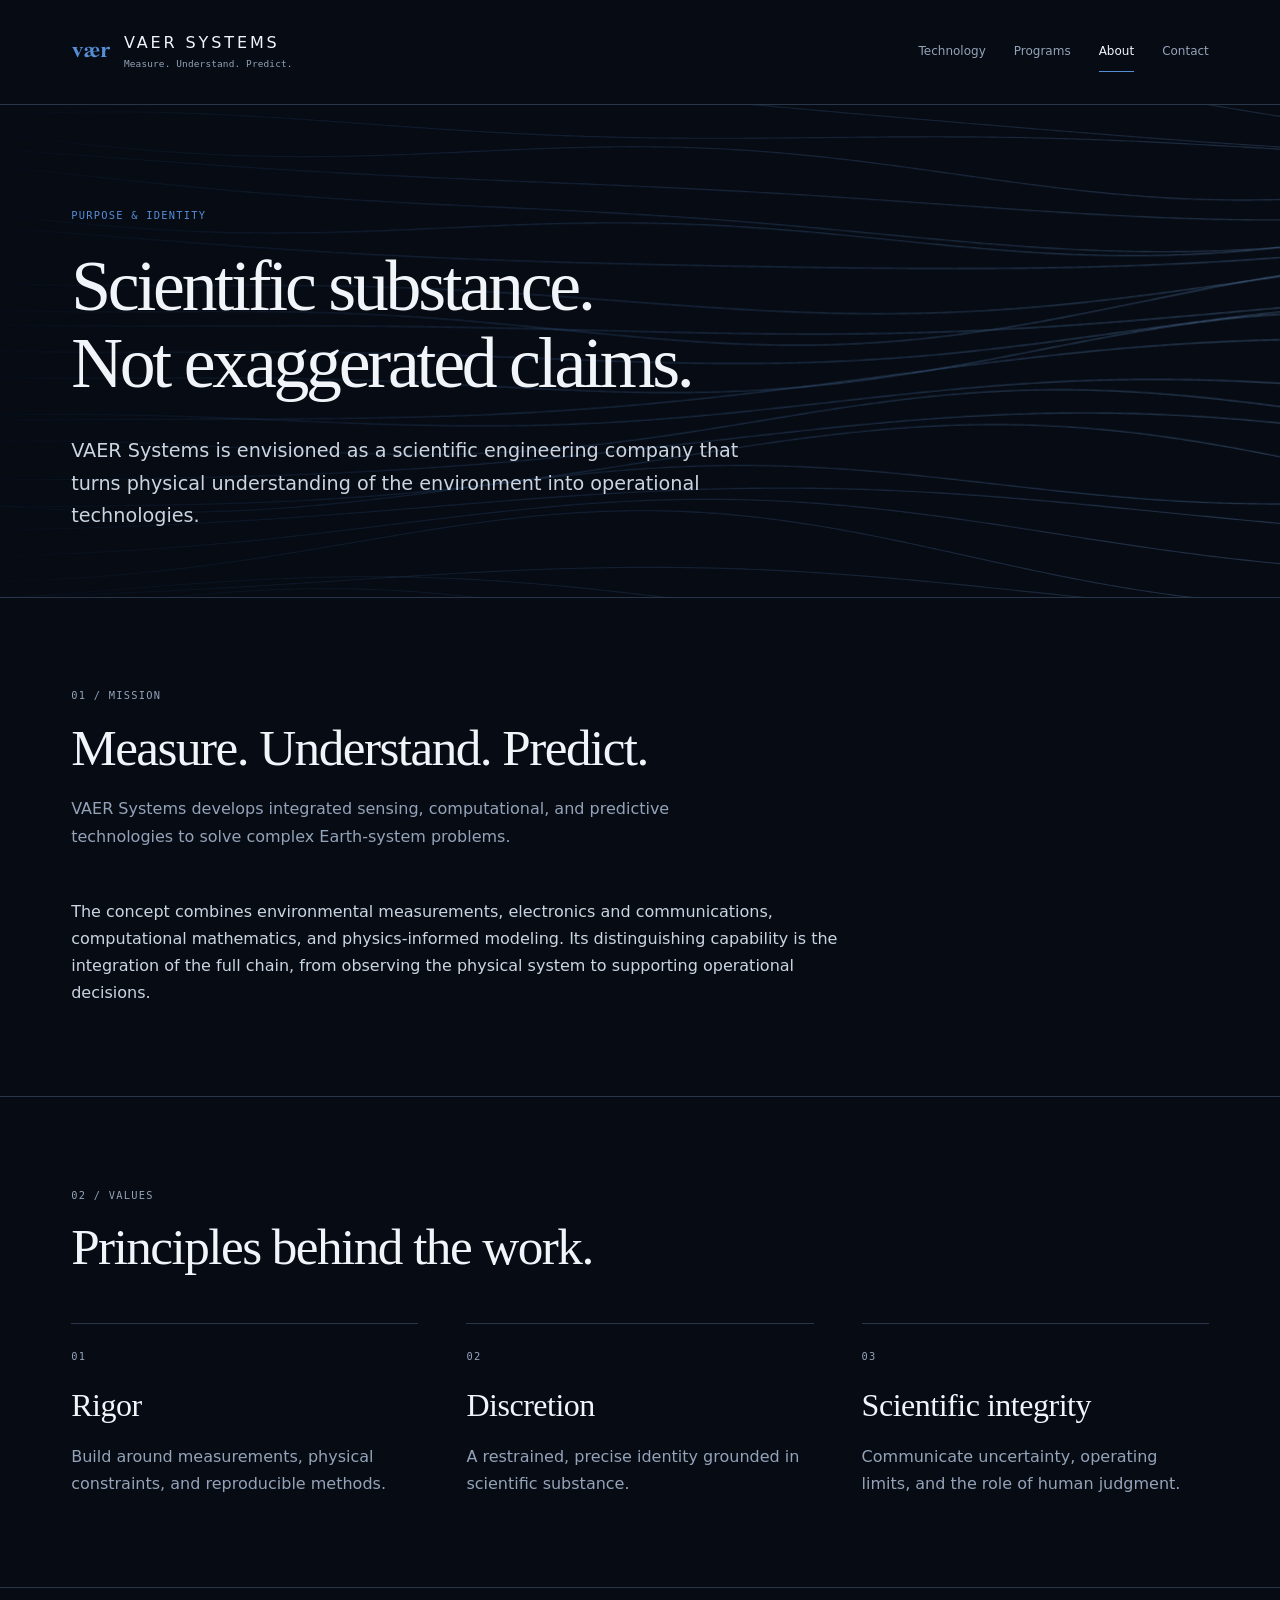
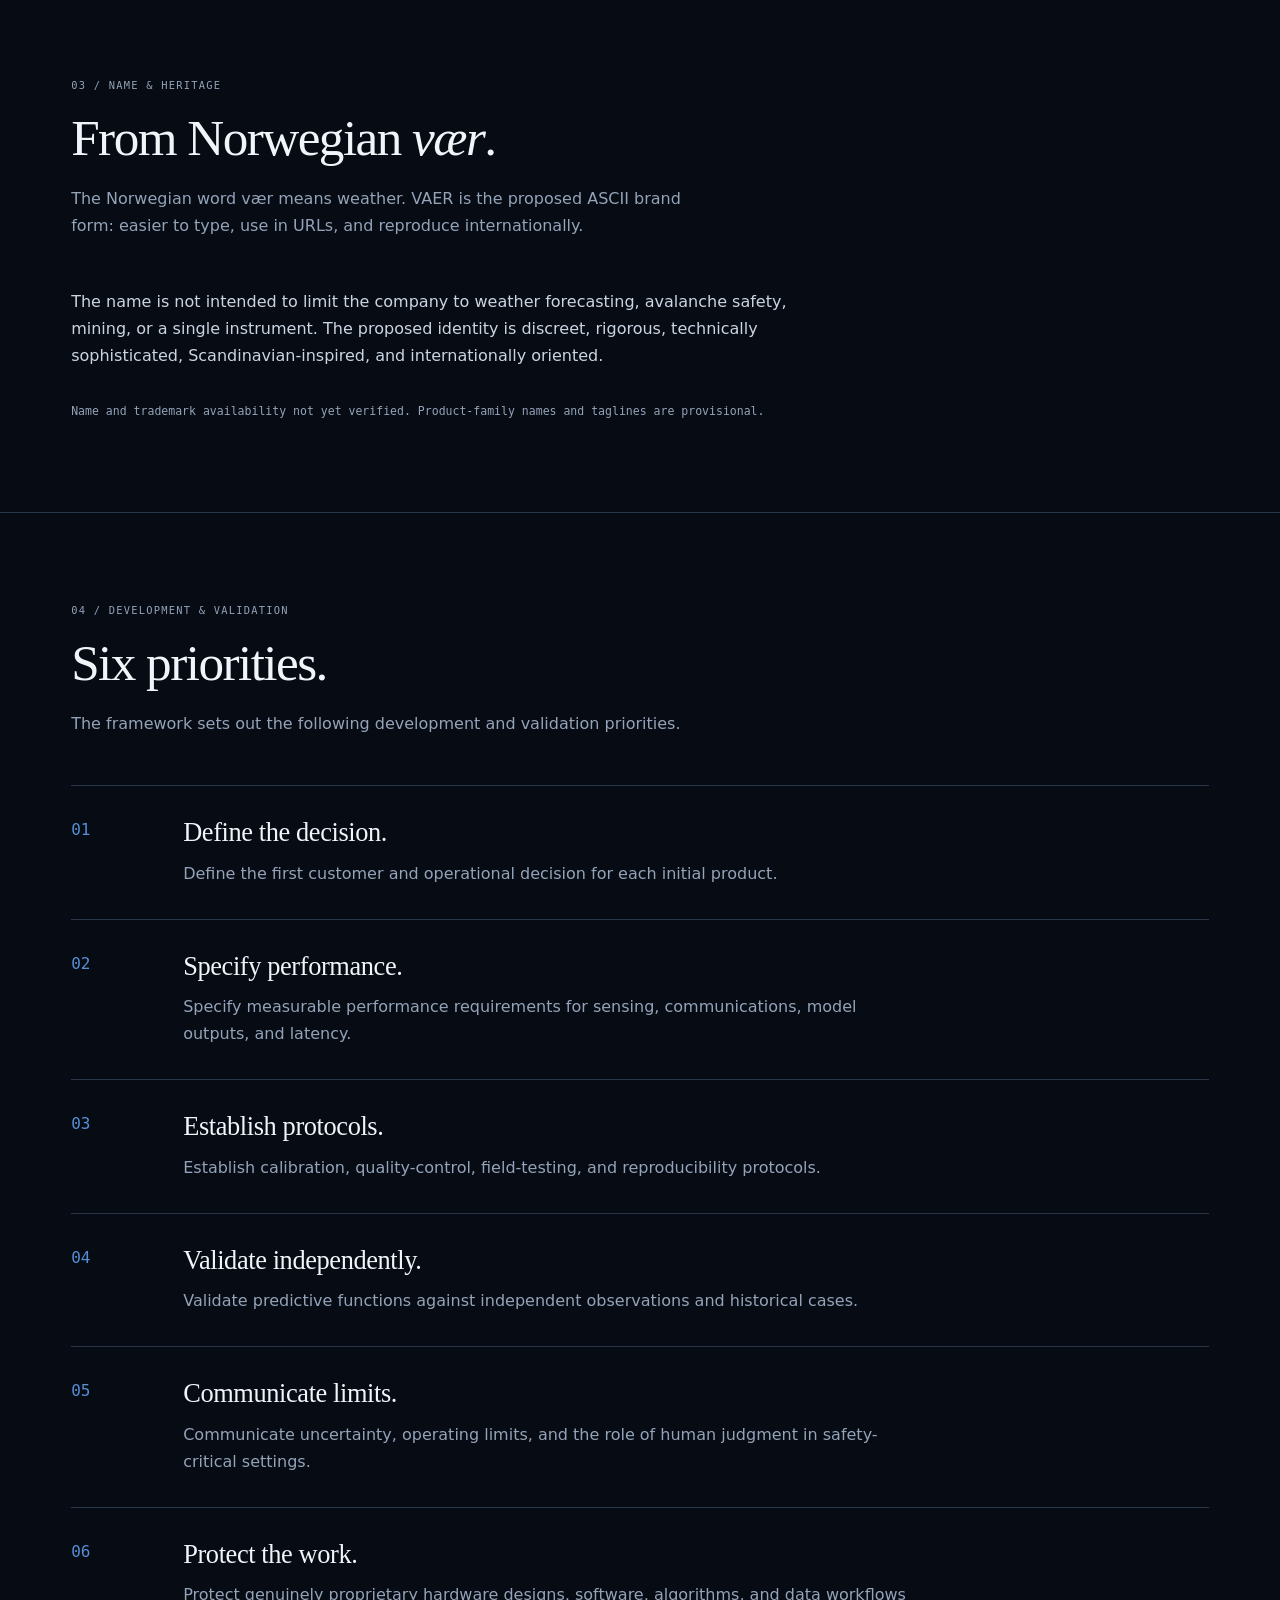
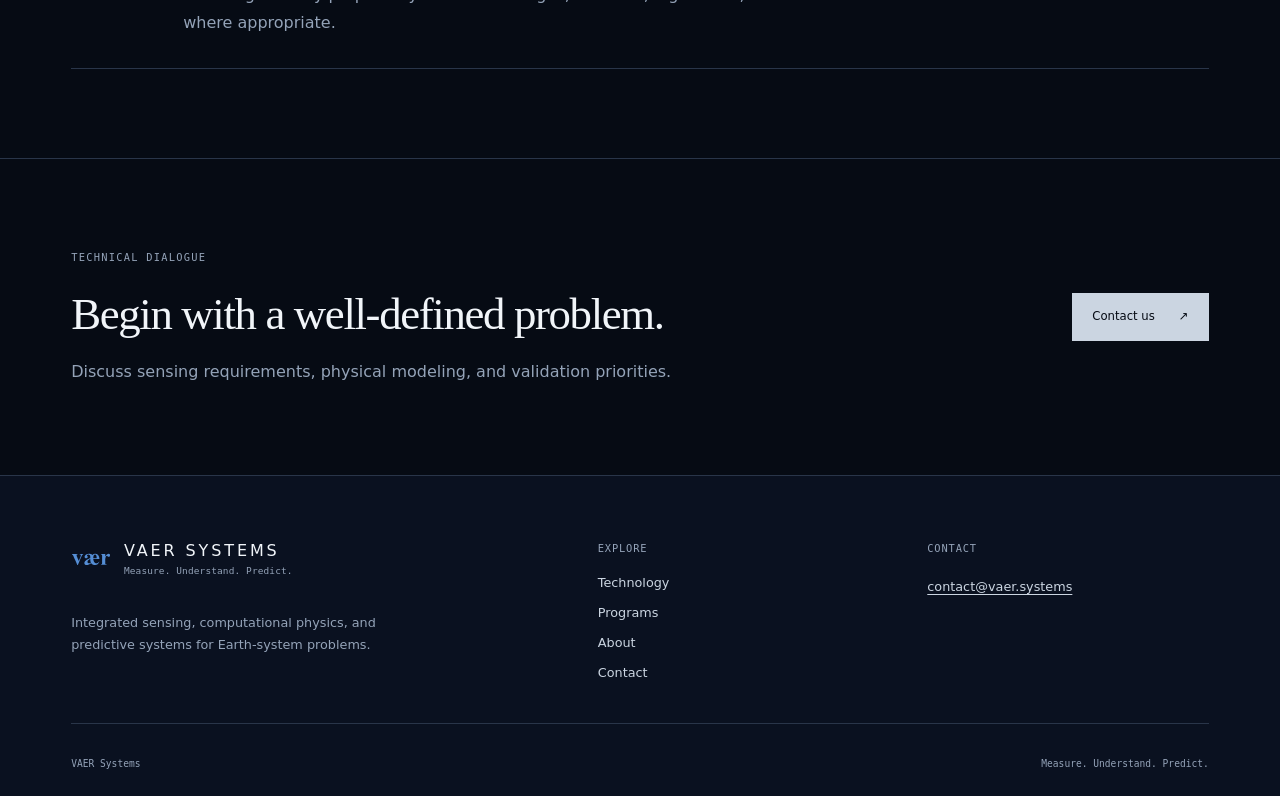
==== about.html @ 48d3c4c2 "Add interactive wave background to hero section across all pages" ====
<!doctype html>
<html lang="en">
<head>
<meta charset="utf-8">
<meta name="viewport" content="width=device-width, initial-scale=1">
<title>About — VAER Systems</title>
<meta name="description" content="The VAER Systems mission, scientific principles, Norwegian name heritage, and six development and validation priorities.">
<link rel="icon" href="assets/favicon.svg" type="image/svg+xml">
<link rel="stylesheet" href="css/style.css">
<script src="js/field-background.js" defer></script>
</head>
<body class="about">
<a class="skip-link" href="#main">Skip to main content</a>
<header class="site-header">
<div class="container site-header-inner">
<a class="brand" href="index.html" aria-label="VAER Systems home">
<span class="brand-mark-wrapper">
<img class="brand-mark" src="assets/vaer_mark.svg" width="40" height="40" alt="VAER geometric mark">
</span>
<span class="brand-text-group">
<span class="brand-name">VAER SYSTEMS</span>
<span class="brand-tag">Measure. Understand. Predict.</span>
</span>
</a>
<nav class="site-nav" aria-label="Main navigation">
<a href="technology.html">Technology</a>
<a href="programs.html">Programs</a>
<a href="about.html" aria-current="page">About</a>
<a href="contact.html">Contact</a>
</nav>
</div>
</header>
<main id="main">
<section class="hero">
<div class="field-background" data-field-background aria-hidden="true">
<canvas class="field-canvas"></canvas>
</div>
<div class="container hero-container">
<div class="hero-content">
<p class="eyebrow">Purpose &amp; identity</p>
<h1>Scientific substance.<br>Not exaggerated claims.</h1>
<p class="hero-intro">VAER Systems is envisioned as a scientific engineering company that turns physical understanding of the environment into operational technologies.</p>
</div>
</div>
</section>
<section class="section">
<div class="container">
<div class="section-heading">
<p class="eyebrow">01 / Mission</p>
<h2>Measure. Understand. Predict.</h2>
<p class="section-lead">VAER Systems develops integrated sensing, computational, and predictive technologies to solve complex Earth-system problems.</p>
</div>
<p class="mission-copy">The concept combines environmental measurements, electronics and communications, computational mathematics, and physics-informed modeling. Its distinguishing capability is the integration of the full chain, from observing the physical system to supporting operational decisions.</p>
</div>
</section>
<section class="section">
<div class="container">
<div class="section-heading">
<p class="eyebrow">02 / Values</p>
<h2>Principles behind the work.</h2>
</div>
<div class="values-grid">
<article class="value-card">
<p class="eyebrow">01</p>
<h3>Rigor</h3>
<p>Build around measurements, physical constraints, and reproducible methods.</p>
</article>
<article class="value-card">
<p class="eyebrow">02</p>
<h3>Discretion</h3>
<p>A restrained, precise identity grounded in scientific substance.</p>
</article>
<article class="value-card">
<p class="eyebrow">03</p>
<h3>Scientific integrity</h3>
<p>Communicate uncertainty, operating limits, and the role of human judgment.</p>
</article>
</div>
</div>
</section>
<section class="section">
<div class="container">
<div class="section-heading">
<p class="eyebrow">03 / Name &amp; heritage</p>
<h2>From Norwegian <em>vær</em>.</h2>
<p class="section-lead">The Norwegian word vær means weather. VAER is the proposed ASCII brand form: easier to type, use in URLs, and reproduce internationally.</p>
</div>
<p class="mission-copy">The name is not intended to limit the company to weather forecasting, avalanche safety, mining, or a single instrument. The proposed identity is discreet, rigorous, technically sophisticated, Scandinavian-inspired, and internationally oriented.</p>
<p class="field-stamp">Name and trademark availability not yet verified. Product-family names and taglines are provisional.</p>
</div>
</section>
<section class="section">
<div class="container">
<div class="section-heading">
<p class="eyebrow">04 / Development &amp; validation</p>
<h2>Six priorities.</h2>
<p class="section-lead">The framework sets out the following development and validation priorities.</p>
</div>
<ol class="priorities-list">
<li class="priority-item">
<span class="priority-number" aria-hidden="true">01</span>
<div class="priority-body">
<h3>Define the decision.</h3>
<p>Define the first customer and operational decision for each initial product.</p>
</div>
</li>
<li class="priority-item">
<span class="priority-number" aria-hidden="true">02</span>
<div class="priority-body">
<h3>Specify performance.</h3>
<p>Specify measurable performance requirements for sensing, communications, model outputs, and latency.</p>
</div>
</li>
<li class="priority-item">
<span class="priority-number" aria-hidden="true">03</span>
<div class="priority-body">
<h3>Establish protocols.</h3>
<p>Establish calibration, quality-control, field-testing, and reproducibility protocols.</p>
</div>
</li>
<li class="priority-item">
<span class="priority-number" aria-hidden="true">04</span>
<div class="priority-body">
<h3>Validate independently.</h3>
<p>Validate predictive functions against independent observations and historical cases.</p>
</div>
</li>
<li class="priority-item">
<span class="priority-number" aria-hidden="true">05</span>
<div class="priority-body">
<h3>Communicate limits.</h3>
<p>Communicate uncertainty, operating limits, and the role of human judgment in safety-critical settings.</p>
</div>
</li>
<li class="priority-item">
<span class="priority-number" aria-hidden="true">06</span>
<div class="priority-body">
<h3>Protect the work.</h3>
<p>Protect genuinely proprietary hardware designs, software, algorithms, and data workflows where appropriate.</p>
</div>
</li>
</ol>
</div>
</section>
<section class="section">
<div class="container">
<div class="cta">
<div class="cta-content">
<p class="eyebrow">Technical dialogue</p>
<h2>Begin with a well-defined problem.</h2>
<p>Discuss sensing requirements, physical modeling, and validation priorities.</p>
</div>
<a class="button button-primary" href="contact.html">Contact us <span aria-hidden="true">↗</span>
</a>
</div>
</div>
</section>
</main>
<footer class="site-footer">
<div class="container">
<div class="footer-grid">
<div class="footer-col footer-col-brand">
<a class="brand" href="index.html" aria-label="VAER Systems home">
<span class="brand-mark-wrapper">
<img class="brand-mark" src="assets/vaer_mark.svg" width="40" height="40" alt="VAER geometric mark">
</span>
<span class="brand-text-group">
<span class="brand-name">VAER SYSTEMS</span>
<span class="brand-tag">Measure. Understand. Predict.</span>
</span>
</a>
<p class="footer-desc">Integrated sensing, computational physics, and predictive systems for Earth-system problems.</p>
</div>
<div class="footer-col">
<h2>Explore</h2>
<ul class="footer-links">
<li>
<a href="technology.html">Technology</a>
</li>
<li>
<a href="programs.html">Programs</a>
</li>
<li>
<a href="about.html">About</a>
</li>
<li>
<a href="contact.html">Contact</a>
</li>
</ul>
</div>
<div class="footer-col">
<h2>Contact</h2>
<a href="mailto:contact@vaer.systems">contact@vaer.systems</a>
</div>
</div>
<div class="footer-bottom">
<span>VAER Systems</span>
<span>Measure. Understand. Predict.</span>
</div>
</div>
</footer>
</body>
</html>
---- css/style.css ----
/* VAER Systems / Field Notes — editorial, scientific, dependency-free. */
:root {
  color-scheme: dark;
  --bg: #060b14;
  --surface: #0a1120;
  --text: #cbd5e1;
  --bright: #f1f5f9;
  --muted: #94a3b8;
  --accent: #558ed5;
  --line: #293549;
  --heading: "Times New Roman", Times, serif;
  --sans: system-ui, -apple-system, BlinkMacSystemFont, "Segoe UI", sans-serif;
  --mono: ui-monospace, "DejaVu Sans Mono", monospace;
  --width: 1240px;
  --gutter: clamp(1.25rem, 4vw, 4rem);
}
*, *::before, *::after { box-sizing: border-box; }
html { background: var(--bg); scroll-padding-top: 2rem; }
body { margin: 0; color: var(--text); background: var(--bg); font: 1rem/1.7 var(--sans); }
h1, h2, h3, h4, p, figure, dl { margin: 0; }
h1, h2, h3 { color: var(--bright); font-family: var(--heading); font-weight: 400; line-height: 1.08; }
h1 { font-size: clamp(2.7rem, 5.6vw, 5.1rem); letter-spacing: -.045em; }
h2 { font-size: clamp(2.1rem, 4vw, 3.4rem); letter-spacing: -.03em; }
h3 { font-size: clamp(1.55rem, 2.5vw, 2rem); letter-spacing: -.015em; }
h4 { color: var(--muted); font: 500 .69rem/1.6 var(--mono); text-transform: uppercase; letter-spacing: .08em; }
p + p { margin-top: 1.2rem; }
a { color: inherit; text-decoration-thickness: 1px; text-underline-offset: .22em; }
a:hover { color: var(--bright); }
:focus-visible { outline: 2px solid var(--accent); outline-offset: 6px; }
img { display: block; max-width: 100%; height: auto; }
button, summary, a { -webkit-tap-highlight-color: transparent; }
.container { width: min(100%, var(--width)); padding-inline: var(--gutter); margin-inline: auto; }
.skip-link { position: absolute; z-index: 10; top: -8rem; left: 1rem; padding: .8rem 1.2rem; background: var(--bright); color: var(--bg); }
.skip-link:focus { top: 1rem; color: var(--bg); }
.masthead-meta { border-bottom: 1px solid var(--line); color: var(--muted); font: .62rem/1.6 var(--mono); letter-spacing: .1em; text-transform: uppercase; }
.masthead-meta-inner { display: flex; justify-content: space-between; gap: 1rem; padding-block: .75rem; }
.site-header { border-bottom: 1px solid var(--line); }
.site-header-inner { min-height: 104px; display: flex; align-items: center; justify-content: space-between; gap: 2rem; }
.brand { display: inline-flex; align-items: center; gap: .8rem; text-decoration: none; flex-shrink: 0; }
.brand-mark-wrapper { width: 40px; }
.brand-mark { width: 40px; height: 40px; object-fit: contain; }
.brand-text-group { display: flex; flex-direction: column; gap: .25rem; }
.brand-name { color: var(--bright); font: 500 1rem/1.2 var(--sans); letter-spacing: .18em; }
.brand-tag { color: var(--muted); font: .59rem/1.5 var(--mono); letter-spacing: .015em; }
.site-nav { display: flex; flex-wrap: wrap; gap: 1.75rem; }
.site-nav a { color: var(--muted); font: .75rem/1.7 var(--sans); text-decoration: none; padding-block: .6rem; border-bottom: 1px solid transparent; }
.site-nav a:hover, .site-nav a[aria-current="page"] { color: var(--bright); border-bottom-color: var(--accent); }
.hero { padding-block: clamp(4rem, 8vw, 7.5rem) clamp(3rem, 5vw, 5rem); border-bottom: 1px solid var(--line); }
.hero-container { display: grid; gap: 4rem; }
.hero-content { max-width: 66rem; }
/* Decorative contours: a static baseline, with optional pointer deformation. */
.hero { position: relative; isolation: isolate; overflow: hidden; }
.hero-container { position: relative; z-index: 1; }
.field-background { position: absolute; inset: 0; z-index: 0; overflow: hidden; pointer-events: none; }
.field-canvas { display: block; width: 100%; height: 100%; pointer-events: none; }
@media (max-width: 700px) {
  .field-background { opacity: .7; }
}
@media (prefers-reduced-motion: reduce) {
  .field-background { opacity: .5; }
}
.eyebrow { color: var(--muted); font: .65rem/1.6 var(--mono); letter-spacing: .12em; text-transform: uppercase; margin-bottom: 1.5rem; }
.hero .eyebrow { color: var(--accent); }
.hero-intro { font-size: clamp(1.05rem, 1.7vw, 1.2rem); max-width: 44rem; margin-top: 2rem; }
.hero-actions { display: flex; flex-wrap: wrap; gap: 1rem; margin-top: 2rem; }
.button { display: inline-flex; align-items: center; justify-content: center; gap: 1.5rem; padding: .9rem 1.2rem; font: 500 .73rem/1.5 var(--sans); text-decoration: none; border: 1px solid var(--line); }
.button-primary { background: var(--text); color: var(--bg); border-color: var(--text); }
.button-primary:hover { background: var(--bright); color: var(--bg); }
.button-secondary:hover { border-color: var(--muted); }
.hero-schematic { border-top: 1px solid var(--line); padding-top: 1.25rem; }
.hero-schematic-header { display: flex; justify-content: space-between; gap: 1rem; color: var(--muted); font: .63rem/1.7 var(--mono); text-transform: uppercase; letter-spacing: .08em; }
.hero-chain { display: grid; grid-template-columns: repeat(5, minmax(0, 1fr)); list-style: none; padding: 0; margin: 2rem 0; }
.hero-chain li { border-left: 1px solid var(--line); padding: .3rem 1.25rem; display: flex; flex-direction: column; gap: .65rem; }
.hero-chain li:first-child { padding-left: 0; border-left: 0; }
.chain-step { color: var(--accent); font: .65rem/1.6 var(--mono); display: block; }
.hero-chain strong { color: var(--bright); font: 400 clamp(1.1rem, 2.5vw, 1.8rem)/1.1 var(--heading); }
.schematic-note { color: var(--muted); font-size: .75rem; max-width: 42rem; }
.section { padding-block: clamp(3.5rem, 7vw, 6rem); border-bottom: 1px solid var(--line); }
.section-heading { max-width: 48rem; margin-bottom: 3rem; }
.section-heading .eyebrow { margin-bottom: 1rem; }
.section-lead { max-width: 41rem; margin-top: 1.25rem; color: var(--muted); }
.service-grid { display: grid; grid-template-columns: repeat(3, minmax(0, 1fr)); border-top: 1px solid var(--line); border-left: 1px solid var(--line); }
.service { padding: 2rem; border-right: 1px solid var(--line); border-bottom: 1px solid var(--line); display: flex; flex-direction: column; align-items: flex-start; }
.service-top-meta { display: flex; justify-content: space-between; gap: 1rem; width: 100%; margin-bottom: 2rem; font: .6rem/1.7 var(--mono); text-transform: uppercase; letter-spacing: .05em; }
.service-number { color: var(--accent); }
.service-tag { color: var(--muted); }
.service h3 { margin-bottom: 1.25rem; }
.service > p { font-size: .875rem; }
.service-benefits { margin-block: 1.5rem 2rem; font-size: .8rem; }
ul { padding-left: 1.1rem; }
.service-benefits ul { margin: .75rem 0 0; }
li + li { margin-top: .6rem; }
li::marker { color: var(--muted); }
.text-link { margin-top: auto; font-size: .75rem; }
.cta { display: flex; justify-content: space-between; align-items: center; gap: 3rem; }
.cta-content { max-width: 42rem; }
.cta-content h2 { font-size: clamp(1.9rem, 3.5vw, 2.8rem); }
.cta-content p:last-child { margin-top: 1.25rem; color: var(--muted); }
.cta > .button { flex-shrink: 0; }
.faq { border-top: 1px solid var(--line); }
.faq details { border-bottom: 1px solid var(--line); }
.faq summary { list-style: none; display: flex; justify-content: space-between; gap: 1.5rem; cursor: pointer; padding: 1.7rem 0; color: var(--bright); font: 400 clamp(1.2rem, 2.5vw, 1.65rem)/1.4 var(--heading); }
.faq summary::-webkit-details-marker { display: none; }
.faq summary::after { content: "+"; color: var(--accent); font-family: var(--mono); }
.faq details[open] summary::after { content: "−"; }
.faq-answer { padding: 0 2rem 1.75rem 0; max-width: 48rem; color: var(--muted); }
.chain { list-style: none; padding: 0; margin: 0; display: grid; grid-template-columns: repeat(5, minmax(0, 1fr)); gap: 1.5rem; }
.chain li { margin: 0; padding-top: 1rem; border-top: 1px solid var(--accent); }
.chain h3 { margin-block: .75rem 1rem; font-size: 1.55rem; }
.chain p { font-size: .8rem; color: var(--muted); }
.capability-list { border-top: 1px solid var(--line); }
.capability-list > div { display: grid; grid-template-columns: 1fr 2fr; gap: 3rem; border-bottom: 1px solid var(--line); padding-block: 1.75rem; }
.capability-list dt { color: var(--bright); font: 400 1.45rem/1.3 var(--heading); }
.capability-list dd { margin: 0; max-width: 40rem; color: var(--muted); }
.program-list { display: grid; gap: 3rem; }
.program { border: 1px solid var(--line); scroll-margin-top: 2rem; }
.program-header { display: flex; justify-content: space-between; gap: 1rem; padding: 1rem 2rem; background: var(--surface); border-bottom: 1px solid var(--line); font: .65rem/1.6 var(--mono); text-transform: uppercase; letter-spacing: .08em; }
.program-code { color: var(--accent); }
.program-status { color: var(--muted); }
.program-inner { display: grid; grid-template-columns: 1.4fr 1fr; gap: 3rem; padding: 2.5rem; }
.program-body h3 { margin-bottom: 1.5rem; font-size: clamp(1.8rem, 3vw, 2.5rem); }
.program-specs { border-left: 1px solid var(--line); padding-left: 2rem; font-size: .875rem; color: var(--muted); }
.program-boundary { border-left: 2px solid var(--accent); padding: 1rem 0 1rem 1.5rem; max-width: 52rem; }
.program-body .program-boundary { margin-top: 1.75rem; font-size: .8rem; color: var(--muted); }
.program-boundary strong { display: block; color: var(--bright); margin-bottom: .5rem; font-weight: 500; }
.values-grid { display: grid; grid-template-columns: repeat(3, minmax(0, 1fr)); gap: 3rem; }
.value-card { border-top: 1px solid var(--line); padding-top: 1.5rem; }
.value-card h3 { margin-bottom: 1.25rem; }
.value-card p:last-child { color: var(--muted); }
.mission-copy { max-width: 48rem; }
.field-stamp { color: var(--muted); font: .72rem/1.8 var(--mono); margin-top: 2rem; }
.priorities-list { padding: 0; margin: 0; list-style: none; border-top: 1px solid var(--line); }
.priority-item { display: grid; grid-template-columns: 5rem 1fr; gap: 2rem; padding-block: 2rem; border-bottom: 1px solid var(--line); margin: 0; }
.priority-number { color: var(--accent); font: 1rem/1.5 var(--mono); }
.priority-body h3 { font-size: 1.65rem; margin-bottom: .8rem; }
.priority-body p { color: var(--muted); max-width: 46rem; }
.contact-layout { display: grid; grid-template-columns: 1.2fr 1fr; gap: 4rem; }
.contact-primary-channel { min-width: 0; }
.contact-email-box { margin-top: 1.25rem; }
.contact-email-link { color: var(--bright); font: 400 clamp(1.4rem, 3.5vw, 2.7rem)/1.3 var(--heading); overflow-wrap: anywhere; }
.contact-domain-list { display: grid; gap: 2rem; }
.contact-domain-card { border-top: 1px solid var(--line); padding-top: 1.25rem; }
.contact-domain-card h3 { font-size: 1.45rem; margin-bottom: .75rem; }
.contact-domain-card p { color: var(--muted); font-size: .875rem; }
.site-footer { padding-block: 4rem 1.5rem; background: var(--surface); }
.footer-grid { display: grid; grid-template-columns: 1.7fr 1fr 1fr; gap: 3rem; }
.footer-desc { font-size: .8rem; color: var(--muted); max-width: 22rem; margin-top: 1.5rem; }
.footer-col h2 { font: .65rem/1.6 var(--mono); text-transform: uppercase; letter-spacing: .08em; color: var(--muted); margin-bottom: 1rem; }
.footer-col > a:not(.brand), .footer-links { font-size: .8rem; }
.footer-links { list-style: none; padding: 0; margin: 0; }
.footer-links li { margin: 0 0 .5rem; }
.footer-links a { text-decoration: none; }
.footer-caveats { display: grid; grid-template-columns: repeat(3, minmax(0, 1fr)); gap: 2rem; border-top: 1px solid var(--line); padding-top: 2rem; margin-top: 3rem; }
.caveat-box { margin: 0; color: var(--muted); font-size: .7rem; line-height: 1.8; }
.caveat-box strong { display: block; color: var(--text); font-weight: 500; margin-bottom: .5rem; }
.footer-bottom { display: flex; justify-content: space-between; gap: 1rem; padding-top: 2rem; margin-top: 2rem; border-top: 1px solid var(--line); color: var(--muted); font: .6rem/1.6 var(--mono); }
@media (max-width: 1000px) {
  .service-grid { grid-template-columns: repeat(2, minmax(0, 1fr)); }
  .chain { grid-template-columns: repeat(3, minmax(0, 1fr)); }
  .footer-grid { grid-template-columns: 1.4fr 1fr; }
  .footer-col-brand { grid-column: 1 / -1; }
  .contact-layout { grid-template-columns: 1fr; }
}
@media (max-width: 700px) {
  .masthead-meta-inner { flex-wrap: wrap; gap: .25rem 1rem; }
  .masthead-meta-inner > span:last-child { display: none; }
  .site-header-inner { flex-direction: column; align-items: flex-start; padding-block: 1.25rem .5rem; gap: 1rem; }
  .site-nav { width: 100%; justify-content: space-between; gap: .75rem; border-top: 1px solid var(--line); }
  .site-nav a { padding-block: .9rem; }
  .hero-container { gap: 3rem; }
  .hero-chain { grid-template-columns: 1fr; gap: 0; margin-block: 1rem; }
  .hero-chain li, .hero-chain li:first-child { border: 0; border-bottom: 1px solid var(--line); padding: .8rem 0; flex-direction: row; align-items: baseline; gap: 1.5rem; }
  .hero-schematic-header { flex-direction: column; gap: .25rem; }
  .hero-chain strong { font-size: 1.4rem; }
  .service-grid, .chain, .values-grid, .program-inner, .footer-caveats { grid-template-columns: 1fr; }
  .service { padding: 1.5rem; }
  .cta { flex-direction: column; align-items: flex-start; gap: 2rem; }
  .capability-list > div { grid-template-columns: 1fr; gap: .75rem; }
  .program-header { padding: 1rem 1.25rem; flex-wrap: wrap; }
  .program-inner { padding: 1.5rem; gap: 2rem; }
  .program-specs { border-left: 0; border-top: 1px solid var(--line); padding: 1.25rem 0 0; }
  .priority-item { grid-template-columns: 2rem 1fr; gap: 1rem; }
  .footer-grid { grid-template-columns: 1fr; gap: 2rem; }
  .footer-col-brand { grid-column: auto; }
  .footer-caveats { gap: 1.5rem; }
}
@media (max-width: 380px) {
  h1 { font-size: 2.45rem; }
  .hero-actions .button { width: 100%; }
}
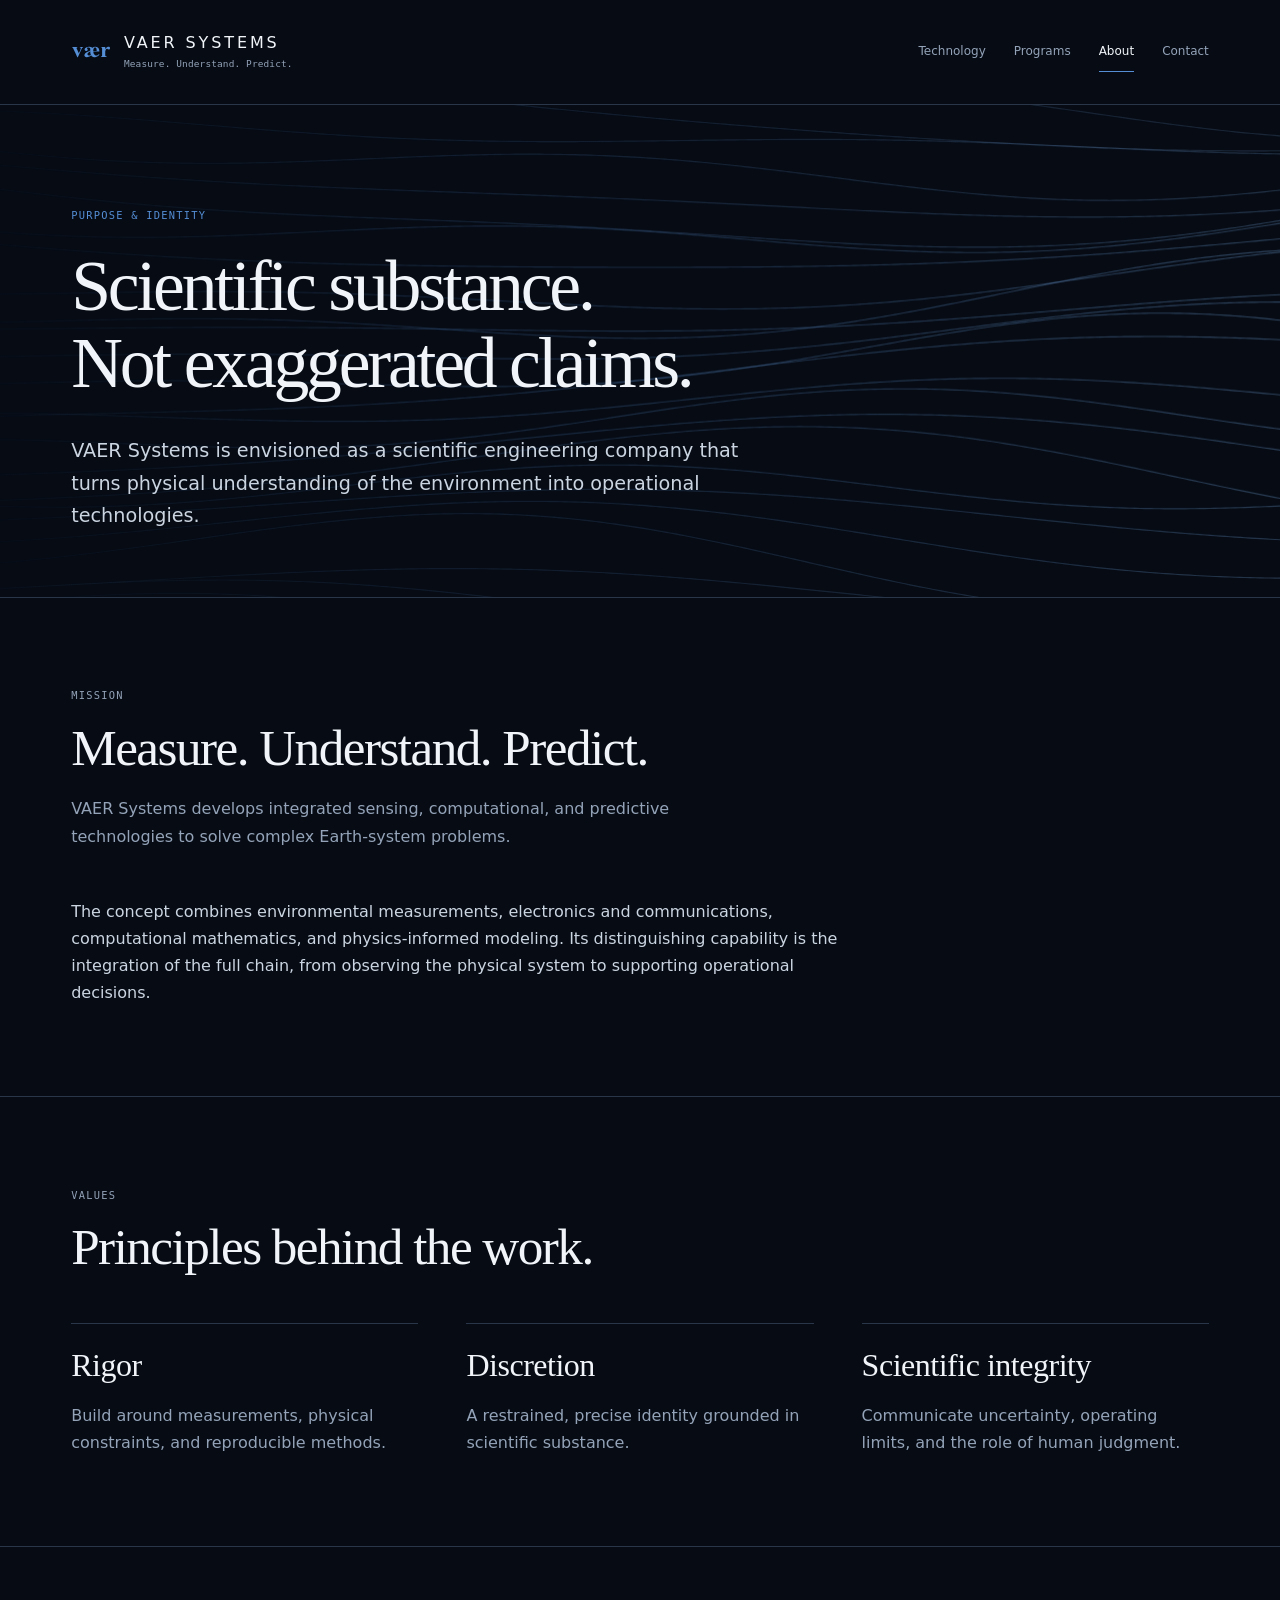
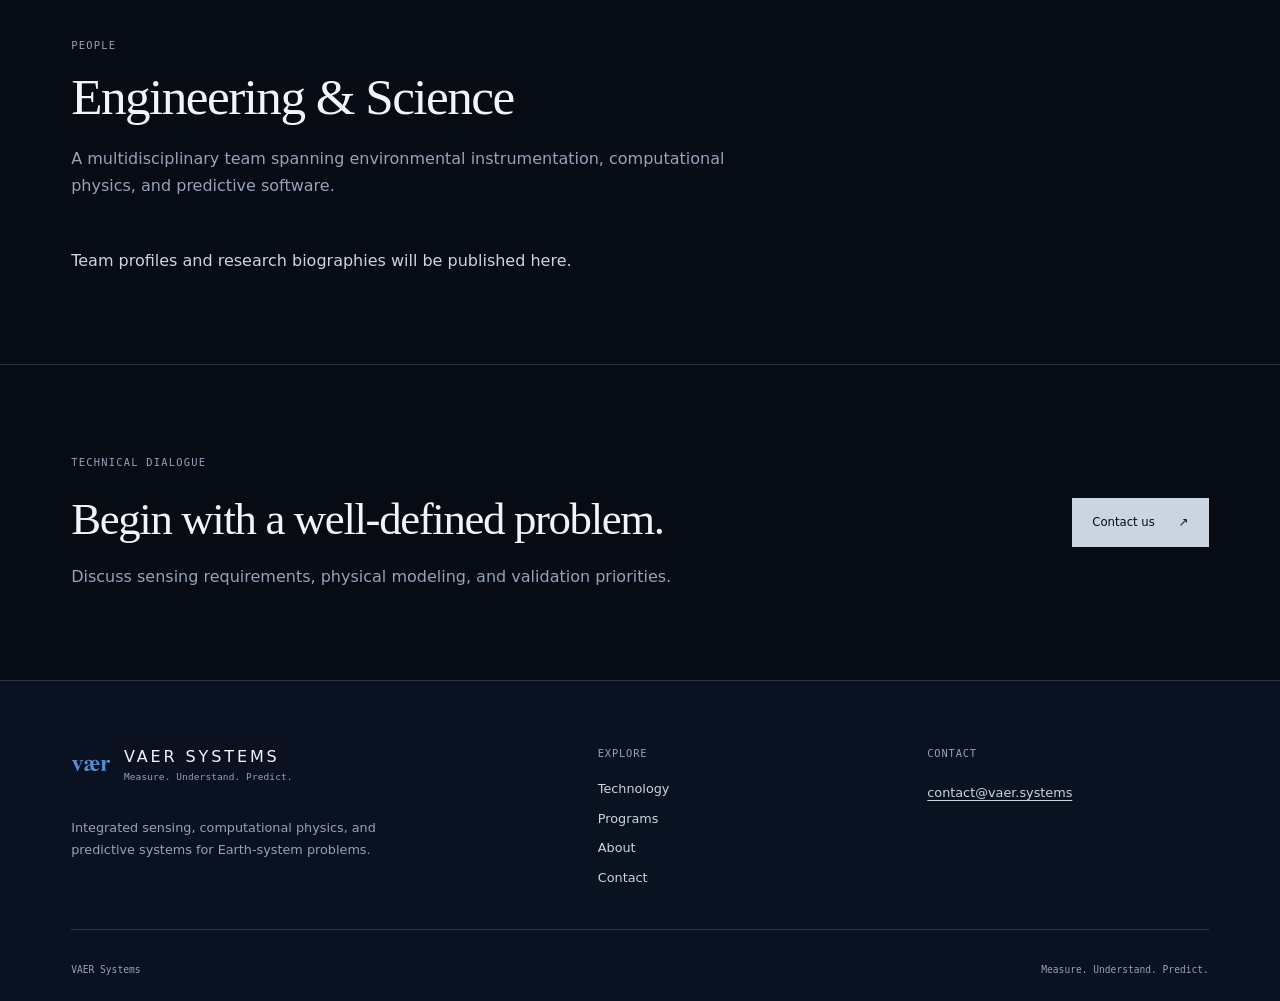
==== commit fc8ca095: "Clean About page: remove number tags, replace sections 3 and 4 with People placeholder" ====
--- a/about.html
+++ b/about.html
@@ -46,7 +46,7 @@
 <section class="section">
 <div class="container">
 <div class="section-heading">
-<p class="eyebrow">01 / Mission</p>
+<p class="eyebrow">Mission</p>
 <h2>Measure. Understand. Predict.</h2>
 <p class="section-lead">VAER Systems develops integrated sensing, computational, and predictive technologies to solve complex Earth-system problems.</p>
 </div>
@@ -56,90 +56,35 @@
 <section class="section">
 <div class="container">
 <div class="section-heading">
-<p class="eyebrow">02 / Values</p>
+<p class="eyebrow">Values</p>
 <h2>Principles behind the work.</h2>
 </div>
 <div class="values-grid">
 <article class="value-card">
-<p class="eyebrow">01</p>
 <h3>Rigor</h3>
 <p>Build around measurements, physical constraints, and reproducible methods.</p>
 </article>
 <article class="value-card">
-<p class="eyebrow">02</p>
 <h3>Discretion</h3>
 <p>A restrained, precise identity grounded in scientific substance.</p>
 </article>
 <article class="value-card">
-<p class="eyebrow">03</p>
 <h3>Scientific integrity</h3>
 <p>Communicate uncertainty, operating limits, and the role of human judgment.</p>
 </article>
 </div>
 </div>
 </section>
-<section class="section">
+<section class="section" id="people">
 <div class="container">
 <div class="section-heading">
-<p class="eyebrow">03 / Name &amp; heritage</p>
-<h2>From Norwegian <em>vær</em>.</h2>
-<p class="section-lead">The Norwegian word vær means weather. VAER is the proposed ASCII brand form: easier to type, use in URLs, and reproduce internationally.</p>
+<p class="eyebrow">People</p>
+<h2>Engineering &amp; Science</h2>
+<p class="section-lead">A multidisciplinary team spanning environmental instrumentation, computational physics, and predictive software.</p>
 </div>
-<p class="mission-copy">The name is not intended to limit the company to weather forecasting, avalanche safety, mining, or a single instrument. The proposed identity is discreet, rigorous, technically sophisticated, Scandinavian-inspired, and internationally oriented.</p>
-<p class="field-stamp">Name and trademark availability not yet verified. Product-family names and taglines are provisional.</p>
+<div class="people-placeholder">
+<p class="mission-copy">Team profiles and research biographies will be published here.</p>
 </div>
-</section>
-<section class="section">
-<div class="container">
-<div class="section-heading">
-<p class="eyebrow">04 / Development &amp; validation</p>
-<h2>Six priorities.</h2>
-<p class="section-lead">The framework sets out the following development and validation priorities.</p>
-</div>
-<ol class="priorities-list">
-<li class="priority-item">
-<span class="priority-number" aria-hidden="true">01</span>
-<div class="priority-body">
-<h3>Define the decision.</h3>
-<p>Define the first customer and operational decision for each initial product.</p>
-</div>
-</li>
-<li class="priority-item">
-<span class="priority-number" aria-hidden="true">02</span>
-<div class="priority-body">
-<h3>Specify performance.</h3>
-<p>Specify measurable performance requirements for sensing, communications, model outputs, and latency.</p>
-</div>
-</li>
-<li class="priority-item">
-<span class="priority-number" aria-hidden="true">03</span>
-<div class="priority-body">
-<h3>Establish protocols.</h3>
-<p>Establish calibration, quality-control, field-testing, and reproducibility protocols.</p>
-</div>
-</li>
-<li class="priority-item">
-<span class="priority-number" aria-hidden="true">04</span>
-<div class="priority-body">
-<h3>Validate independently.</h3>
-<p>Validate predictive functions against independent observations and historical cases.</p>
-</div>
-</li>
-<li class="priority-item">
-<span class="priority-number" aria-hidden="true">05</span>
-<div class="priority-body">
-<h3>Communicate limits.</h3>
-<p>Communicate uncertainty, operating limits, and the role of human judgment in safety-critical settings.</p>
-</div>
-</li>
-<li class="priority-item">
-<span class="priority-number" aria-hidden="true">06</span>
-<div class="priority-body">
-<h3>Protect the work.</h3>
-<p>Protect genuinely proprietary hardware designs, software, algorithms, and data workflows where appropriate.</p>
-</div>
-</li>
-</ol>
 </div>
 </section>
 <section class="section">
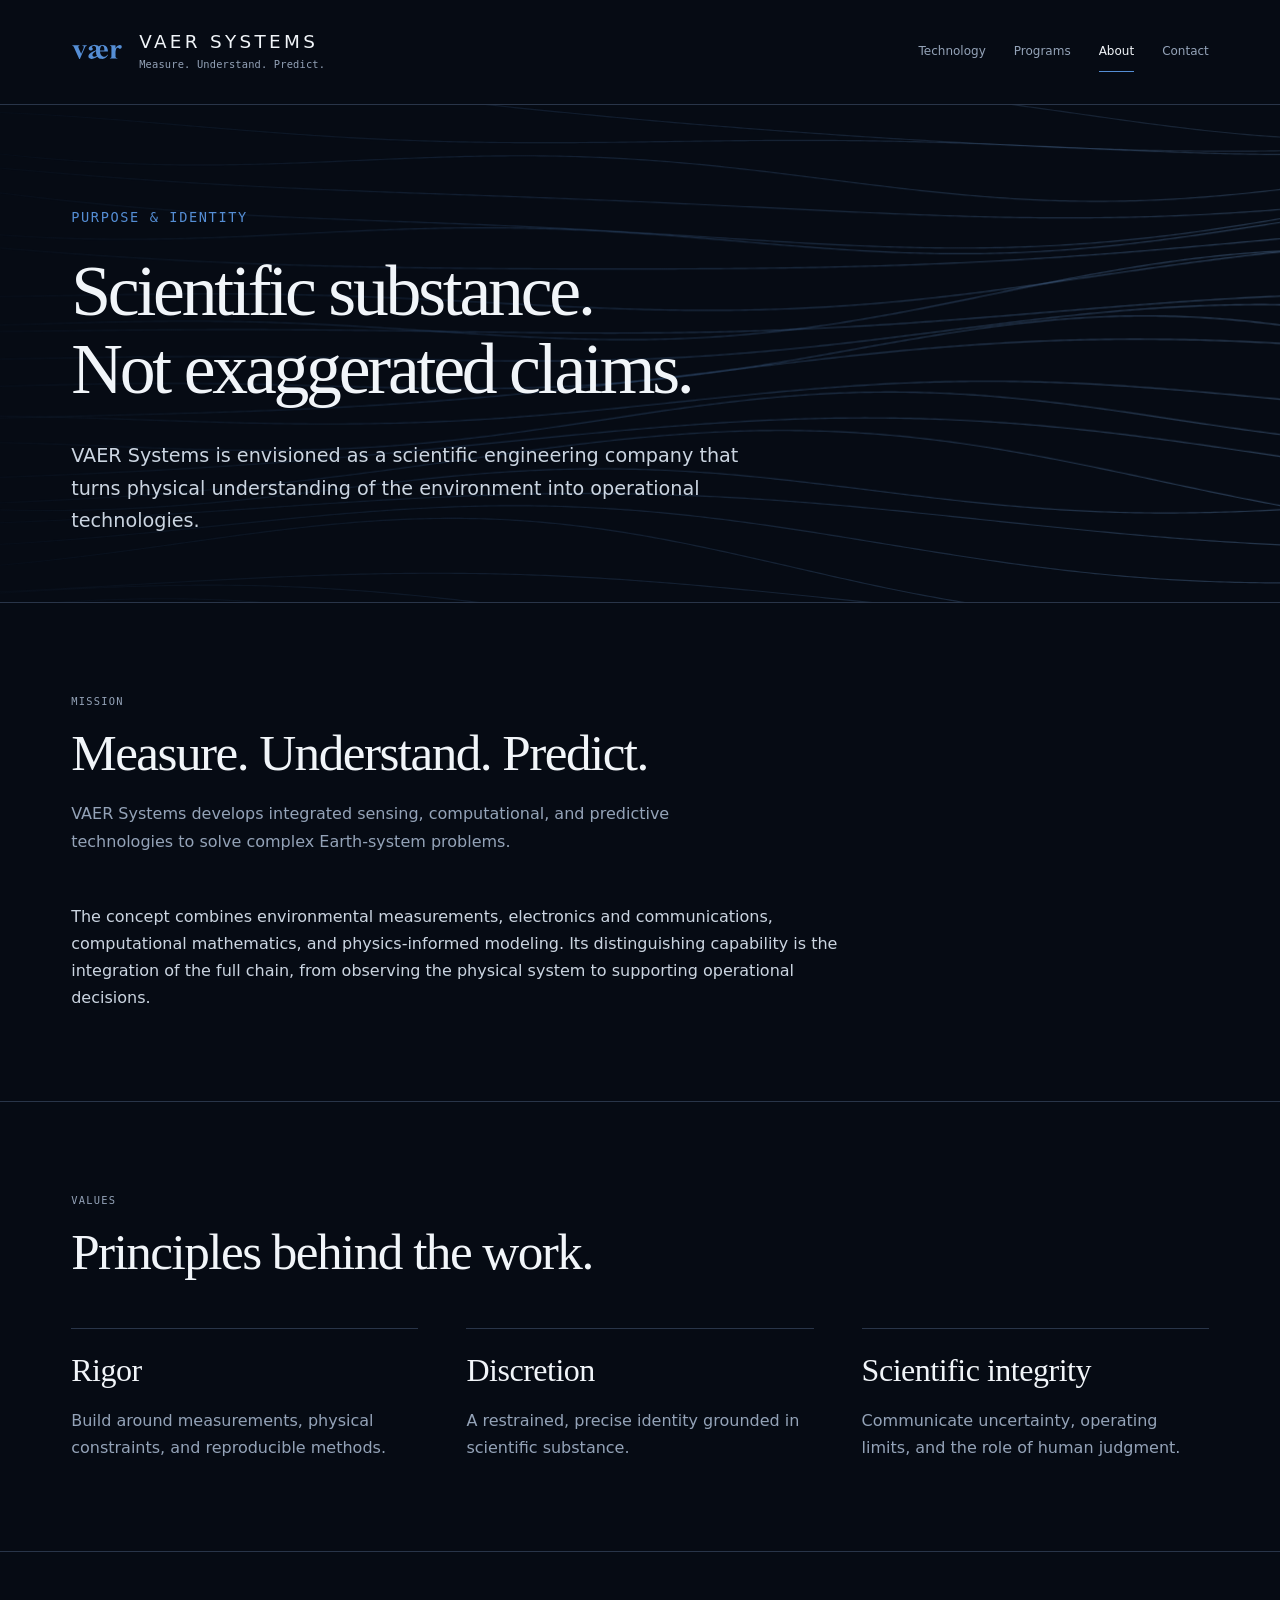
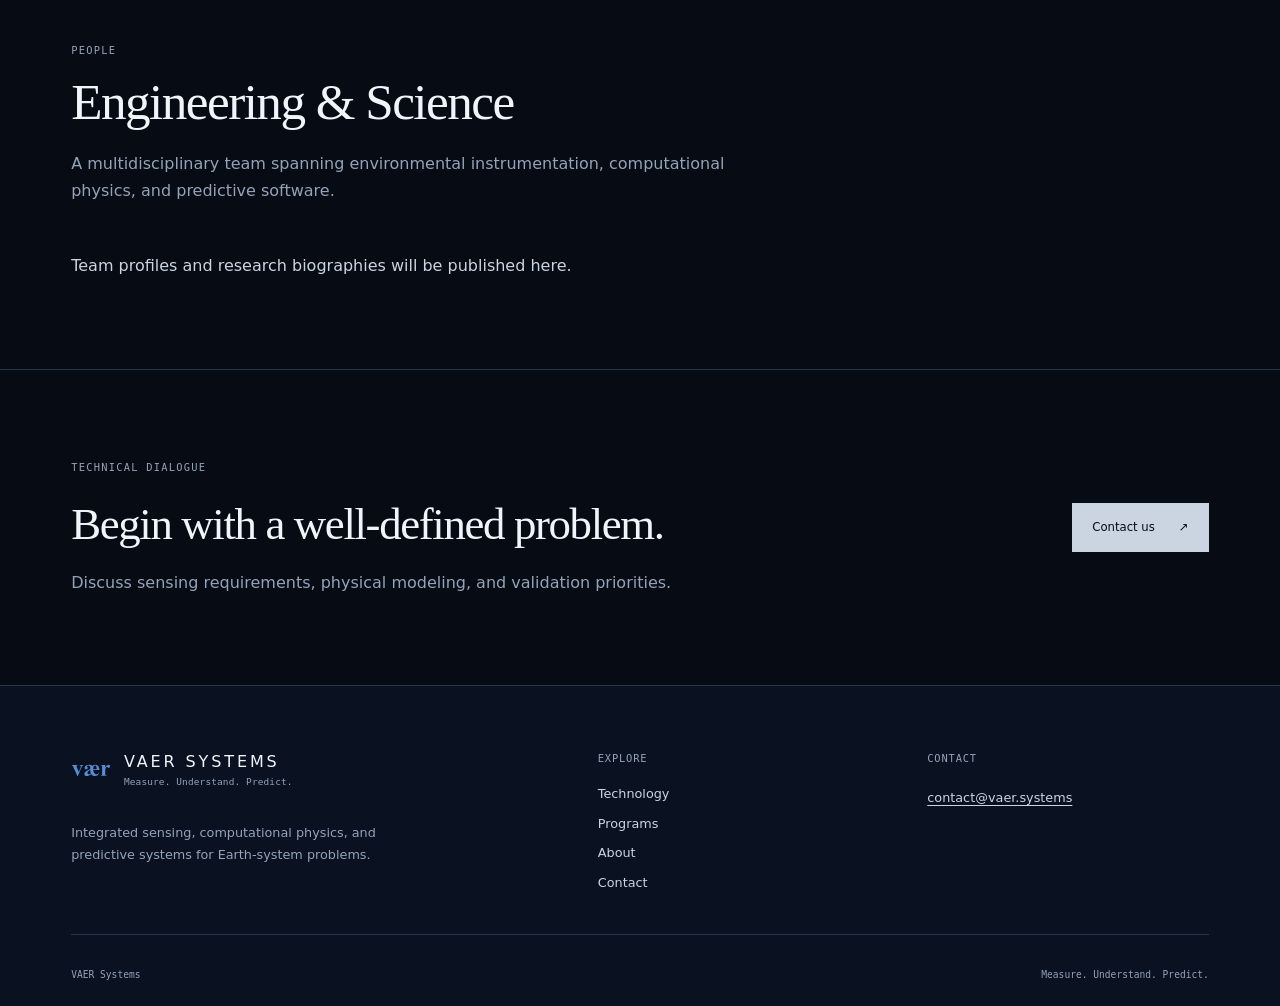
==== commit ec040c2d: "Update styles and content: enlarge header logo and hero eyebrows, refine integration banner and Prog" ====
--- a/about.html
+++ b/about.html
@@ -15,7 +15,7 @@
 <div class="container site-header-inner">
 <a class="brand" href="index.html" aria-label="VAER Systems home">
 <span class="brand-mark-wrapper">
-<img class="brand-mark" src="assets/vaer_mark.svg" width="40" height="40" alt="VAER geometric mark">
+<img class="brand-mark" src="assets/vaer_mark.svg" width="52" height="52" alt="VAER geometric mark">
 </span>
 <span class="brand-text-group">
 <span class="brand-name">VAER SYSTEMS</span>
--- a/css/style.css
+++ b/css/style.css
@@ -42,6 +42,11 @@
 .brand-text-group { display: flex; flex-direction: column; gap: .25rem; }
 .brand-name { color: var(--bright); font: 500 1rem/1.2 var(--sans); letter-spacing: .18em; }
 .brand-tag { color: var(--muted); font: .59rem/1.5 var(--mono); letter-spacing: .015em; }
+.site-header .brand { gap: 1rem; }
+.site-header .brand-mark-wrapper { width: 52px; }
+.site-header .brand-mark { width: 52px; height: 52px; }
+.site-header .brand-name { font-size: 1.15rem; }
+.site-header .brand-tag { font-size: .65rem; }
 .site-nav { display: flex; flex-wrap: wrap; gap: 1.75rem; }
 .site-nav a { color: var(--muted); font: .75rem/1.7 var(--sans); text-decoration: none; padding-block: .6rem; border-bottom: 1px solid transparent; }
 .site-nav a:hover, .site-nav a[aria-current="page"] { color: var(--bright); border-bottom-color: var(--accent); }
@@ -60,7 +65,7 @@
   .field-background { opacity: .5; }
 }
 .eyebrow { color: var(--muted); font: .65rem/1.6 var(--mono); letter-spacing: .12em; text-transform: uppercase; margin-bottom: 1.5rem; }
-.hero .eyebrow { color: var(--accent); }
+.hero .eyebrow { color: var(--accent); font-size: .85rem; }
 .hero-intro { font-size: clamp(1.05rem, 1.7vw, 1.2rem); max-width: 44rem; margin-top: 2rem; }
 .hero-actions { display: flex; flex-wrap: wrap; gap: 1rem; margin-top: 2rem; }
 .button { display: inline-flex; align-items: center; justify-content: center; gap: 1.5rem; padding: .9rem 1.2rem; font: 500 .73rem/1.5 var(--sans); text-decoration: none; border: 1px solid var(--line); }
@@ -72,7 +77,7 @@
 .hero-chain { display: grid; grid-template-columns: repeat(5, minmax(0, 1fr)); list-style: none; padding: 0; margin: 2rem 0; }
 .hero-chain li { border-left: 1px solid var(--line); padding: .3rem 1.25rem; display: flex; flex-direction: column; gap: .65rem; }
 .hero-chain li:first-child { padding-left: 0; border-left: 0; }
-.chain-step { color: var(--accent); font: .65rem/1.6 var(--mono); display: block; }
+.chain-step { color: var(--accent); font: 600 .9rem/1.5 var(--mono); display: block; }
 .hero-chain strong { color: var(--bright); font: 400 clamp(1.1rem, 2.5vw, 1.8rem)/1.1 var(--heading); }
 .schematic-note { color: var(--muted); font-size: .75rem; max-width: 42rem; }
 .section { padding-block: clamp(3.5rem, 7vw, 6rem); border-bottom: 1px solid var(--line); }
@@ -105,7 +110,7 @@
 .faq details[open] summary::after { content: "−"; }
 .faq-answer { padding: 0 2rem 1.75rem 0; max-width: 48rem; color: var(--muted); }
 .chain { list-style: none; padding: 0; margin: 0; display: grid; grid-template-columns: repeat(5, minmax(0, 1fr)); gap: 1.5rem; }
-.chain li { margin: 0; padding-top: 1rem; border-top: 1px solid var(--accent); }
+.chain li { margin: 0; padding-top: 1rem; border-top: 2px solid var(--accent); }
 .chain h3 { margin-block: .75rem 1rem; font-size: 1.55rem; }
 .chain p { font-size: .8rem; color: var(--muted); }
 .capability-list { border-top: 1px solid var(--line); }
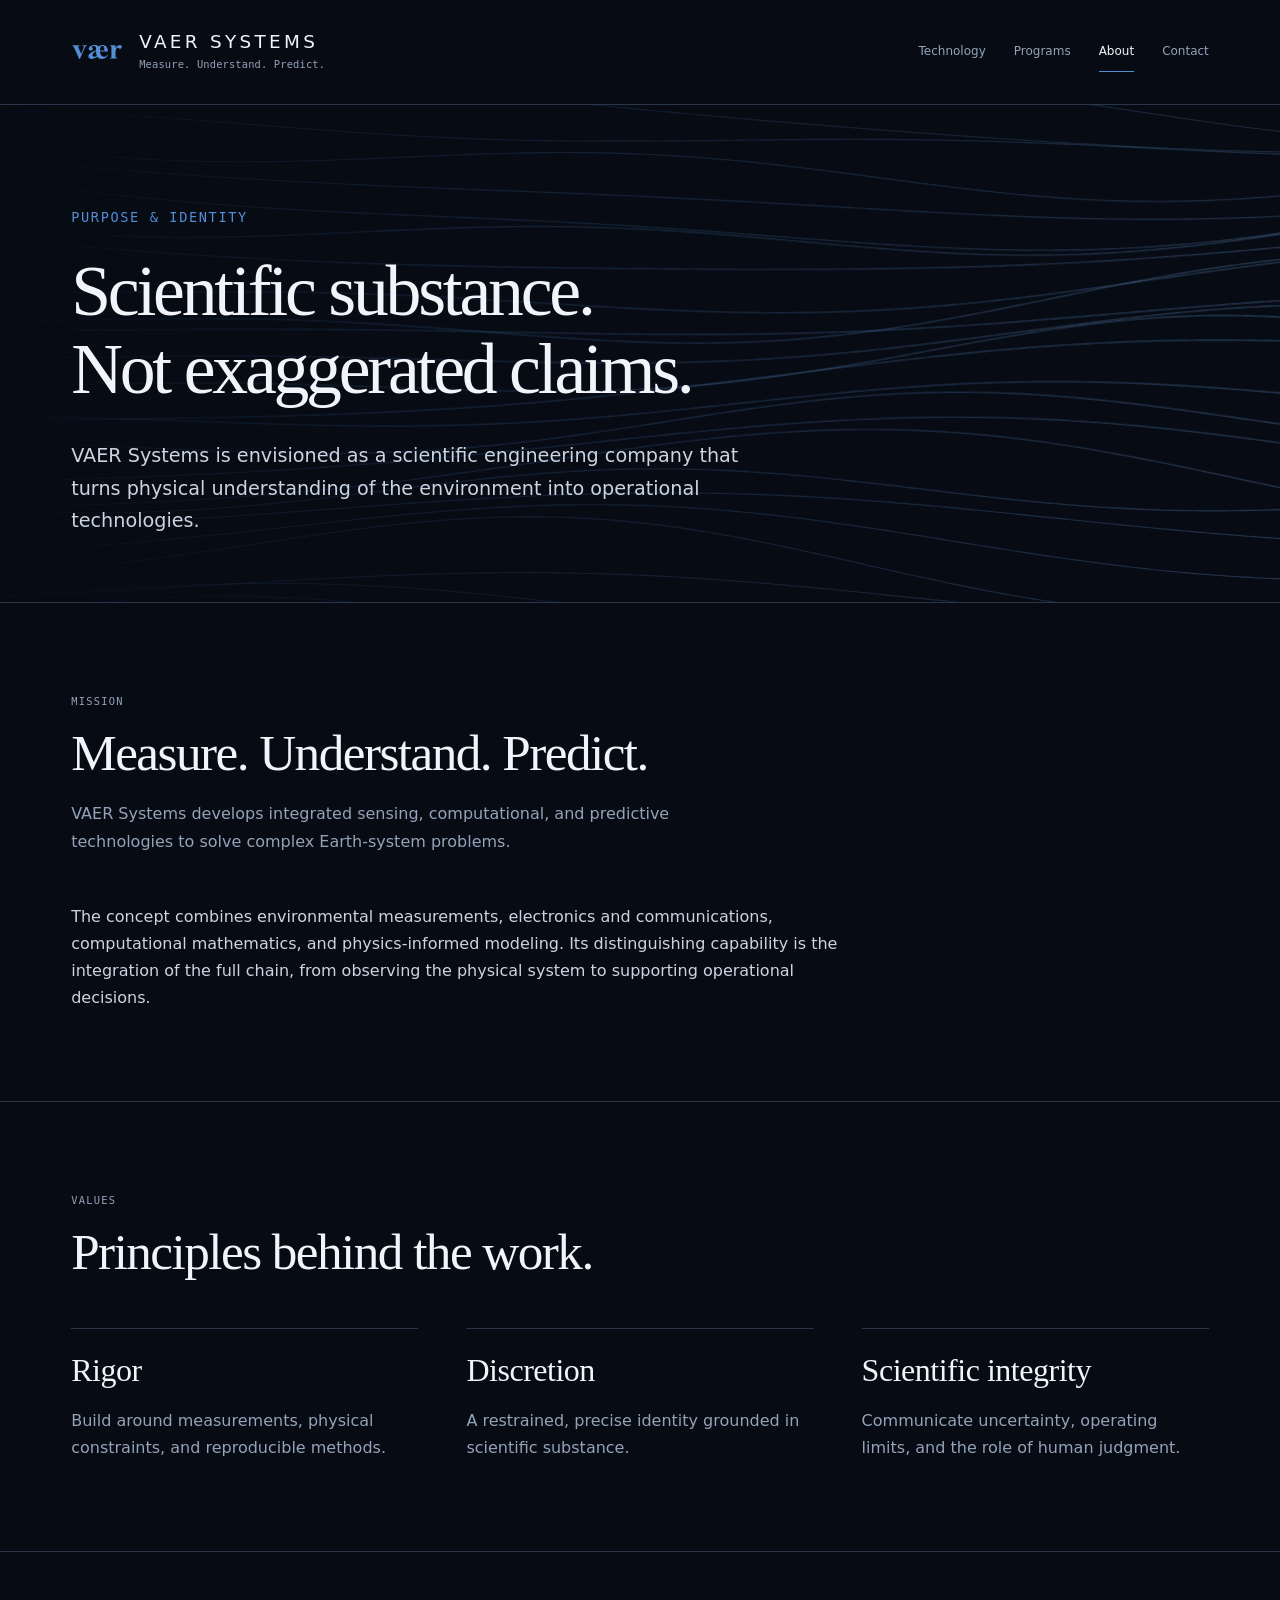
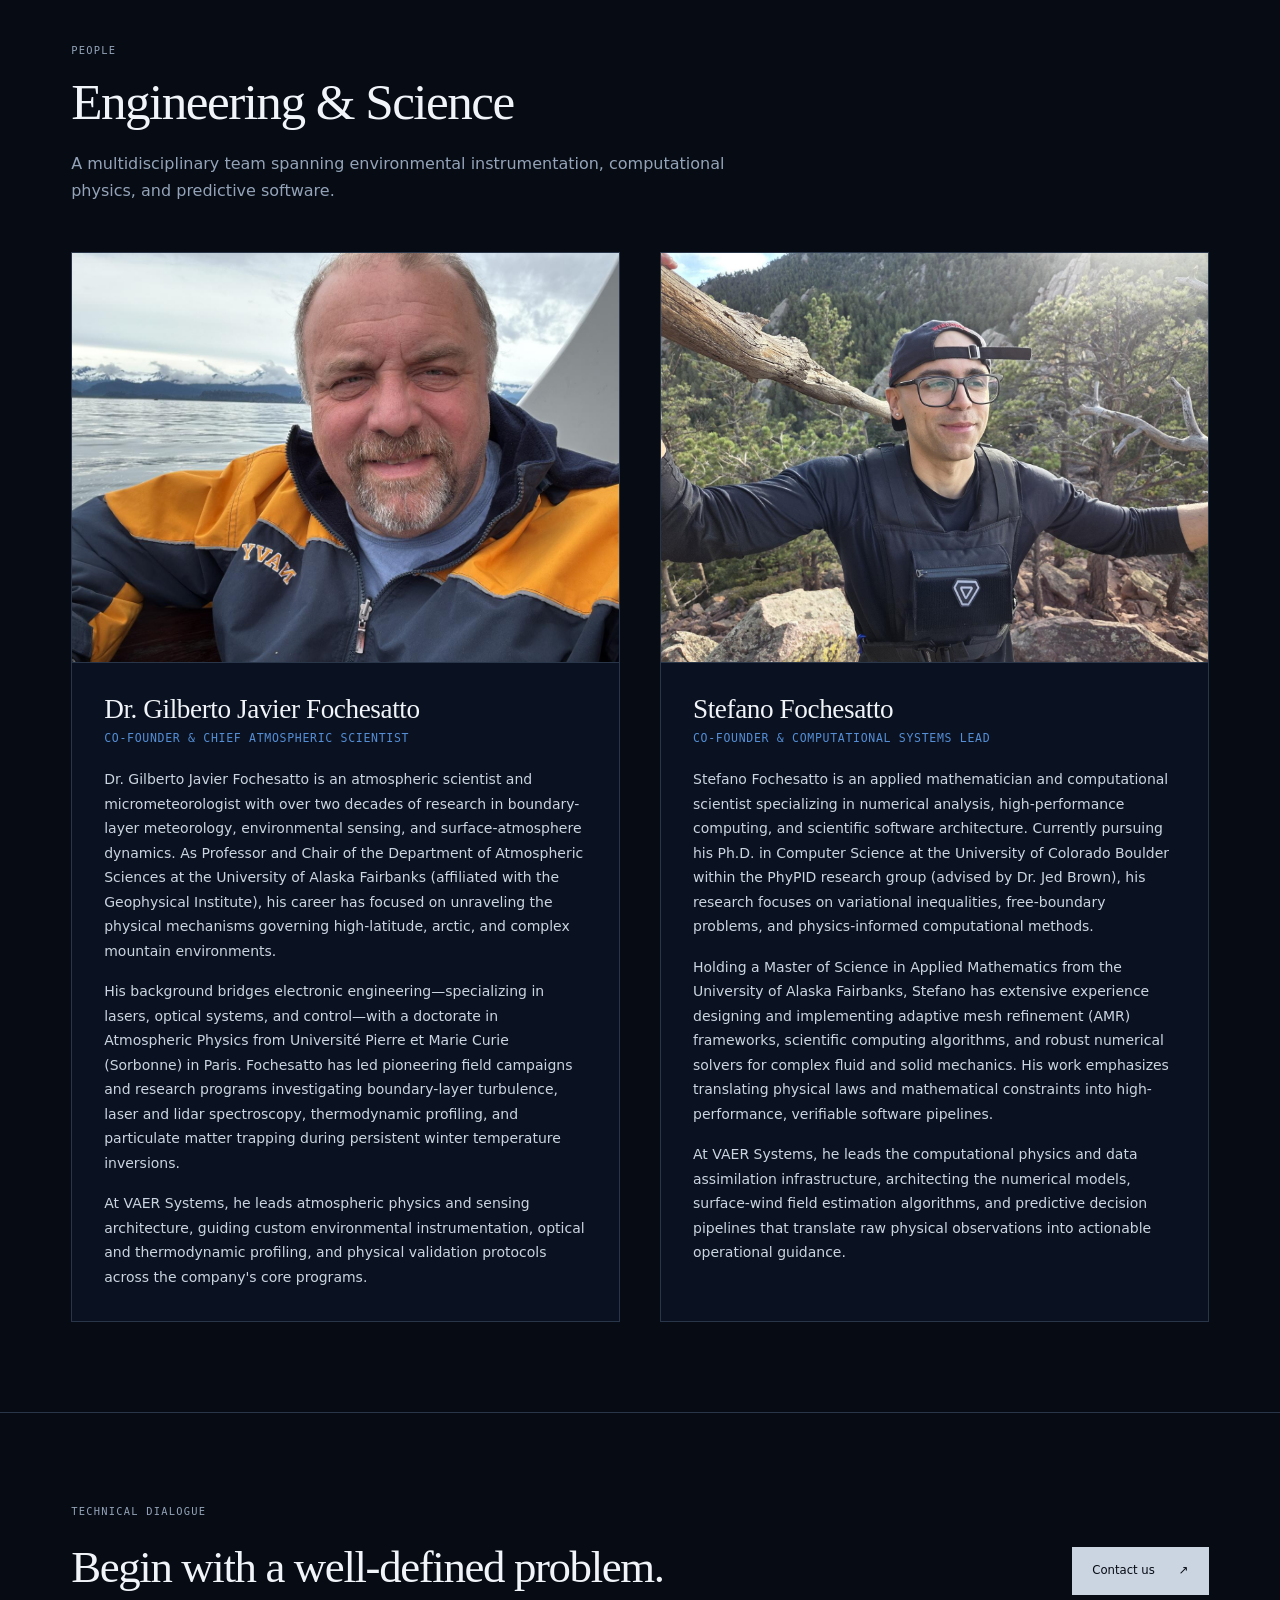
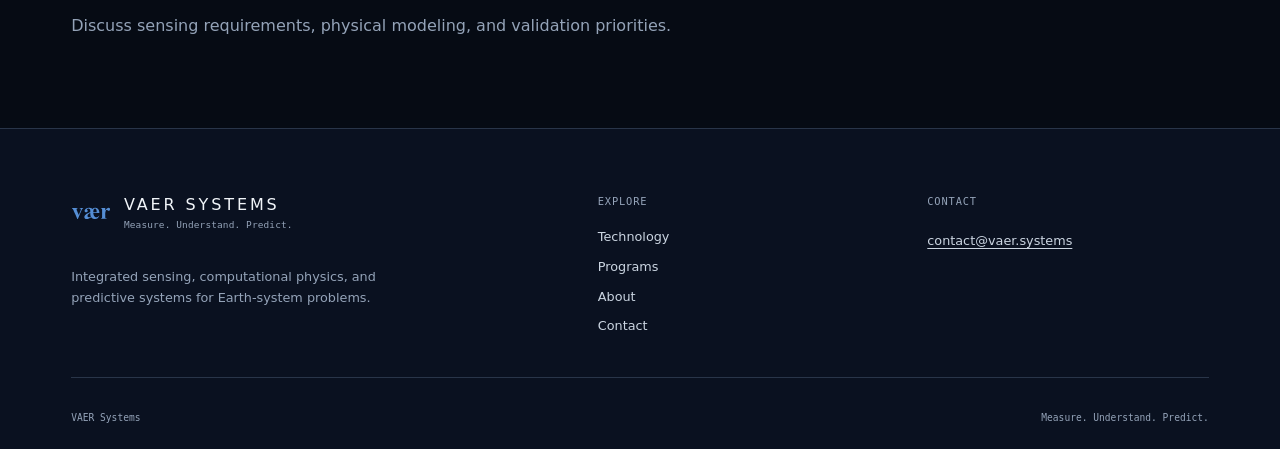
==== commit 26c048df: "update profiles" ====
--- a/about.html
+++ b/about.html
@@ -1,148 +1,292 @@
 <!doctype html>
 <html lang="en">
-<head>
-<meta charset="utf-8">
-<meta name="viewport" content="width=device-width, initial-scale=1">
-<title>About — VAER Systems</title>
-<meta name="description" content="The VAER Systems mission, scientific principles, Norwegian name heritage, and six development and validation priorities.">
-<link rel="icon" href="assets/favicon.svg" type="image/svg+xml">
-<link rel="stylesheet" href="css/style.css">
-<script src="js/field-background.js" defer></script>
-</head>
-<body class="about">
-<a class="skip-link" href="#main">Skip to main content</a>
-<header class="site-header">
-<div class="container site-header-inner">
-<a class="brand" href="index.html" aria-label="VAER Systems home">
-<span class="brand-mark-wrapper">
-<img class="brand-mark" src="assets/vaer_mark.svg" width="52" height="52" alt="VAER geometric mark">
-</span>
-<span class="brand-text-group">
-<span class="brand-name">VAER SYSTEMS</span>
-<span class="brand-tag">Measure. Understand. Predict.</span>
-</span>
-</a>
-<nav class="site-nav" aria-label="Main navigation">
-<a href="technology.html">Technology</a>
-<a href="programs.html">Programs</a>
-<a href="about.html" aria-current="page">About</a>
-<a href="contact.html">Contact</a>
-</nav>
-</div>
-</header>
-<main id="main">
-<section class="hero">
-<div class="field-background" data-field-background aria-hidden="true">
-<canvas class="field-canvas"></canvas>
-</div>
-<div class="container hero-container">
-<div class="hero-content">
-<p class="eyebrow">Purpose &amp; identity</p>
-<h1>Scientific substance.<br>Not exaggerated claims.</h1>
-<p class="hero-intro">VAER Systems is envisioned as a scientific engineering company that turns physical understanding of the environment into operational technologies.</p>
-</div>
-</div>
-</section>
-<section class="section">
-<div class="container">
-<div class="section-heading">
-<p class="eyebrow">Mission</p>
-<h2>Measure. Understand. Predict.</h2>
-<p class="section-lead">VAER Systems develops integrated sensing, computational, and predictive technologies to solve complex Earth-system problems.</p>
-</div>
-<p class="mission-copy">The concept combines environmental measurements, electronics and communications, computational mathematics, and physics-informed modeling. Its distinguishing capability is the integration of the full chain, from observing the physical system to supporting operational decisions.</p>
-</div>
-</section>
-<section class="section">
-<div class="container">
-<div class="section-heading">
-<p class="eyebrow">Values</p>
-<h2>Principles behind the work.</h2>
-</div>
-<div class="values-grid">
-<article class="value-card">
-<h3>Rigor</h3>
-<p>Build around measurements, physical constraints, and reproducible methods.</p>
-</article>
-<article class="value-card">
-<h3>Discretion</h3>
-<p>A restrained, precise identity grounded in scientific substance.</p>
-</article>
-<article class="value-card">
-<h3>Scientific integrity</h3>
-<p>Communicate uncertainty, operating limits, and the role of human judgment.</p>
-</article>
-</div>
-</div>
-</section>
-<section class="section" id="people">
-<div class="container">
-<div class="section-heading">
-<p class="eyebrow">People</p>
-<h2>Engineering &amp; Science</h2>
-<p class="section-lead">A multidisciplinary team spanning environmental instrumentation, computational physics, and predictive software.</p>
-</div>
-<div class="people-placeholder">
-<p class="mission-copy">Team profiles and research biographies will be published here.</p>
-</div>
-</div>
-</section>
-<section class="section">
-<div class="container">
-<div class="cta">
-<div class="cta-content">
-<p class="eyebrow">Technical dialogue</p>
-<h2>Begin with a well-defined problem.</h2>
-<p>Discuss sensing requirements, physical modeling, and validation priorities.</p>
-</div>
-<a class="button button-primary" href="contact.html">Contact us <span aria-hidden="true">↗</span>
-</a>
-</div>
-</div>
-</section>
-</main>
-<footer class="site-footer">
-<div class="container">
-<div class="footer-grid">
-<div class="footer-col footer-col-brand">
-<a class="brand" href="index.html" aria-label="VAER Systems home">
-<span class="brand-mark-wrapper">
-<img class="brand-mark" src="assets/vaer_mark.svg" width="40" height="40" alt="VAER geometric mark">
-</span>
-<span class="brand-text-group">
-<span class="brand-name">VAER SYSTEMS</span>
-<span class="brand-tag">Measure. Understand. Predict.</span>
-</span>
-</a>
-<p class="footer-desc">Integrated sensing, computational physics, and predictive systems for Earth-system problems.</p>
-</div>
-<div class="footer-col">
-<h2>Explore</h2>
-<ul class="footer-links">
-<li>
-<a href="technology.html">Technology</a>
-</li>
-<li>
-<a href="programs.html">Programs</a>
-</li>
-<li>
-<a href="about.html">About</a>
-</li>
-<li>
-<a href="contact.html">Contact</a>
-</li>
-</ul>
-</div>
-<div class="footer-col">
-<h2>Contact</h2>
-<a href="mailto:contact@vaer.systems">contact@vaer.systems</a>
-</div>
-</div>
-<div class="footer-bottom">
-<span>VAER Systems</span>
-<span>Measure. Understand. Predict.</span>
-</div>
-</div>
-</footer>
-</body>
+  <head>
+    <meta charset="utf-8" />
+    <meta name="viewport" content="width=device-width, initial-scale=1" />
+    <title>About — VAER Systems</title>
+    <meta
+      name="description"
+      content="The VAER Systems mission, scientific principles, Norwegian name heritage, and six development and validation priorities."
+    />
+    <link rel="icon" href="assets/favicon.svg" type="image/svg+xml" />
+    <link rel="stylesheet" href="css/style.css" />
+    <script src="js/field-background.js" defer></script>
+  </head>
+  <body class="about">
+    <a class="skip-link" href="#main">Skip to main content</a>
+    <header class="site-header">
+      <div class="container site-header-inner">
+        <a class="brand" href="index.html" aria-label="VAER Systems home">
+          <span class="brand-mark-wrapper">
+            <img
+              class="brand-mark"
+              src="assets/vaer_mark.svg"
+              width="52"
+              height="52"
+              alt="VAER geometric mark"
+            />
+          </span>
+          <span class="brand-text-group">
+            <span class="brand-name">VAER SYSTEMS</span>
+            <span class="brand-tag">Measure. Understand. Predict.</span>
+          </span>
+        </a>
+        <nav class="site-nav" aria-label="Main navigation">
+          <a href="technology.html">Technology</a>
+          <a href="programs.html">Programs</a>
+          <a href="about.html" aria-current="page">About</a>
+          <a href="contact.html">Contact</a>
+        </nav>
+      </div>
+    </header>
+    <main id="main">
+      <section class="hero">
+        <div class="field-background" data-field-background aria-hidden="true">
+          <canvas class="field-canvas"></canvas>
+        </div>
+        <div class="container hero-container">
+          <div class="hero-content">
+            <p class="eyebrow">Purpose &amp; identity</p>
+            <h1>Scientific substance.<br />Not exaggerated claims.</h1>
+            <p class="hero-intro">
+              VAER Systems is envisioned as a scientific engineering company
+              that turns physical understanding of the environment into
+              operational technologies.
+            </p>
+          </div>
+        </div>
+      </section>
+      <section class="section">
+        <div class="container">
+          <div class="section-heading">
+            <p class="eyebrow">Mission</p>
+            <h2>Measure. Understand. Predict.</h2>
+            <p class="section-lead">
+              VAER Systems develops integrated sensing, computational, and
+              predictive technologies to solve complex Earth-system problems.
+            </p>
+          </div>
+          <p class="mission-copy">
+            The concept combines environmental measurements, electronics and
+            communications, computational mathematics, and physics-informed
+            modeling. Its distinguishing capability is the integration of the
+            full chain, from observing the physical system to supporting
+            operational decisions.
+          </p>
+        </div>
+      </section>
+      <section class="section">
+        <div class="container">
+          <div class="section-heading">
+            <p class="eyebrow">Values</p>
+            <h2>Principles behind the work.</h2>
+          </div>
+          <div class="values-grid">
+            <article class="value-card">
+              <h3>Rigor</h3>
+              <p>
+                Build around measurements, physical constraints, and
+                reproducible methods.
+              </p>
+            </article>
+            <article class="value-card">
+              <h3>Discretion</h3>
+              <p>
+                A restrained, precise identity grounded in scientific substance.
+              </p>
+            </article>
+            <article class="value-card">
+              <h3>Scientific integrity</h3>
+              <p>
+                Communicate uncertainty, operating limits, and the role of human
+                judgment.
+              </p>
+            </article>
+          </div>
+        </div>
+      </section>
+      <section class="section" id="people">
+        <div class="container">
+          <div class="section-heading">
+            <p class="eyebrow">People</p>
+            <h2>Engineering &amp; Science</h2>
+            <p class="section-lead">
+              A multidisciplinary team spanning environmental instrumentation,
+              computational physics, and predictive software.
+            </p>
+          </div>
+          <div class="team-grid">
+            <article class="team-card">
+              <div class="team-media">
+                <img
+                  class="team-photo"
+                  src="assets/Javier.jpeg"
+                  alt="Dr. Gilberto Javier Fochesatto"
+                  loading="lazy"
+                  width="1600"
+                  height="900"
+                />
+              </div>
+              <div class="team-content">
+                <div class="team-header">
+                  <h3>Dr. Gilberto Javier Fochesatto</h3>
+                  <p class="team-role">
+                    Co-founder &amp; Chief Atmospheric Scientist
+                  </p>
+                </div>
+                <div class="team-bio">
+                  <p>
+                    Dr. Gilberto Javier Fochesatto is an atmospheric scientist
+                    and micrometeorologist with over two decades of research in
+                    boundary-layer meteorology, environmental sensing, and
+                    surface-atmosphere dynamics. As Professor and Chair of the
+                    Department of Atmospheric Sciences at the University of
+                    Alaska Fairbanks (affiliated with the Geophysical
+                    Institute), his career has focused on unraveling the
+                    physical mechanisms governing high-latitude, arctic, and
+                    complex mountain environments.
+                  </p>
+                  <p>
+                    His background bridges electronic engineering—specializing
+                    in lasers, optical systems, and control—with a doctorate in
+                    Atmospheric Physics from Université Pierre et Marie Curie
+                    (Sorbonne) in Paris. Fochesatto has led pioneering field
+                    campaigns and research programs investigating boundary-layer
+                    turbulence, laser and lidar spectroscopy, thermodynamic
+                    profiling, and particulate matter trapping during persistent
+                    winter temperature inversions.
+                  </p>
+                  <p>
+                    At VAER Systems, he leads atmospheric physics and sensing
+                    architecture, guiding custom environmental instrumentation,
+                    optical and thermodynamic profiling, and physical validation
+                    protocols across the company's core programs.
+                  </p>
+                </div>
+              </div>
+            </article>
+
+            <article class="team-card">
+              <div class="team-media">
+                <img
+                  class="team-photo"
+                  src="assets/Stefano.jpeg"
+                  alt="Stefano Fochesatto"
+                  loading="lazy"
+                  width="1600"
+                  height="1200"
+                />
+              </div>
+              <div class="team-content">
+                <div class="team-header">
+                  <h3>Stefano Fochesatto</h3>
+                  <p class="team-role">
+                    Co-founder &amp; Computational Systems Lead
+                  </p>
+                </div>
+                <div class="team-bio">
+                  <p>
+                    Stefano Fochesatto is an applied mathematician and
+                    computational scientist specializing in numerical analysis,
+                    high-performance computing, and scientific software
+                    architecture. Currently pursuing his Ph.D. in Computer
+                    Science at the University of Colorado Boulder within the
+                    PhyPID research group (advised by Dr. Jed Brown), his
+                    research focuses on variational inequalities, free-boundary
+                    problems, and physics-informed computational methods.
+                  </p>
+                  <p>
+                    Holding a Master of Science in Applied Mathematics from the
+                    University of Alaska Fairbanks, Stefano has extensive
+                    experience designing and implementing adaptive mesh
+                    refinement (AMR) frameworks, scientific computing
+                    algorithms, and robust numerical solvers for complex fluid
+                    and solid mechanics. His work emphasizes translating
+                    physical laws and mathematical constraints into
+                    high-performance, verifiable software pipelines.
+                  </p>
+                  <p>
+                    At VAER Systems, he leads the computational physics and data
+                    assimilation infrastructure, architecting the numerical
+                    models, surface-wind field estimation algorithms, and
+                    predictive decision pipelines that translate raw physical
+                    observations into actionable operational guidance.
+                  </p>
+                </div>
+              </div>
+            </article>
+          </div>
+        </div>
+      </section>
+      <section class="section">
+        <div class="container">
+          <div class="cta">
+            <div class="cta-content">
+              <p class="eyebrow">Technical dialogue</p>
+              <h2>Begin with a well-defined problem.</h2>
+              <p>
+                Discuss sensing requirements, physical modeling, and validation
+                priorities.
+              </p>
+            </div>
+            <a class="button button-primary" href="contact.html"
+              >Contact us <span aria-hidden="true">↗</span>
+            </a>
+          </div>
+        </div>
+      </section>
+    </main>
+    <footer class="site-footer">
+      <div class="container">
+        <div class="footer-grid">
+          <div class="footer-col footer-col-brand">
+            <a class="brand" href="index.html" aria-label="VAER Systems home">
+              <span class="brand-mark-wrapper">
+                <img
+                  class="brand-mark"
+                  src="assets/vaer_mark.svg"
+                  width="40"
+                  height="40"
+                  alt="VAER geometric mark"
+                />
+              </span>
+              <span class="brand-text-group">
+                <span class="brand-name">VAER SYSTEMS</span>
+                <span class="brand-tag">Measure. Understand. Predict.</span>
+              </span>
+            </a>
+            <p class="footer-desc">
+              Integrated sensing, computational physics, and predictive systems
+              for Earth-system problems.
+            </p>
+          </div>
+          <div class="footer-col">
+            <h2>Explore</h2>
+            <ul class="footer-links">
+              <li>
+                <a href="technology.html">Technology</a>
+              </li>
+              <li>
+                <a href="programs.html">Programs</a>
+              </li>
+              <li>
+                <a href="about.html">About</a>
+              </li>
+              <li>
+                <a href="contact.html">Contact</a>
+              </li>
+            </ul>
+          </div>
+          <div class="footer-col">
+            <h2>Contact</h2>
+            <a href="mailto:contact@vaer.systems">contact@vaer.systems</a>
+          </div>
+        </div>
+        <div class="footer-bottom">
+          <span>VAER Systems</span>
+          <span>Measure. Understand. Predict.</span>
+        </div>
+      </div>
+    </footer>
+  </body>
 </html>
--- a/css/style.css
+++ b/css/style.css
@@ -133,6 +133,19 @@
 .value-card h3 { margin-bottom: 1.25rem; }
 .value-card p:last-child { color: var(--muted); }
 .mission-copy { max-width: 48rem; }
+/* Team Profiles */
+.team-grid { display: grid; grid-template-columns: repeat(2, minmax(0, 1fr)); gap: 2.5rem; margin-top: 2.5rem; }
+.team-card { border: 1px solid var(--line); background: var(--surface); display: flex; flex-direction: column; }
+.team-media { aspect-ratio: 4 / 3; width: 100%; border-bottom: 1px solid var(--line); background: #080f1e; position: relative; overflow: hidden; }
+.team-photo { width: 100%; height: 100%; object-fit: cover; object-position: center center; display: block; }
+.photo-placeholder { width: 100%; height: 100%; display: flex; flex-direction: column; align-items: center; justify-content: center; gap: .75rem; color: var(--muted); background: linear-gradient(135deg, rgba(85, 142, 213, 0.04) 0%, transparent 100%), radial-gradient(circle at 50% 50%, rgba(41, 53, 73, 0.4) 1px, transparent 1px); background-size: 100% 100%, 18px 18px; }
+.placeholder-icon { color: var(--accent); opacity: .75; }
+.placeholder-caption { font: .62rem/1.5 var(--mono); letter-spacing: .1em; text-transform: uppercase; color: var(--muted); }
+.team-content { padding: 2rem; display: flex; flex-direction: column; gap: 1.25rem; flex-grow: 1; }
+.team-header h3 { font-size: clamp(1.4rem, 2.2vw, 1.7rem); margin-bottom: .35rem; }
+.team-role { color: var(--accent); font: 500 .72rem/1.5 var(--mono); letter-spacing: .06em; text-transform: uppercase; }
+.team-bio { color: var(--text); font-size: .875rem; line-height: 1.75; }
+.team-bio p + p { margin-top: 1rem; }
 .field-stamp { color: var(--muted); font: .72rem/1.8 var(--mono); margin-top: 2rem; }
 .priorities-list { padding: 0; margin: 0; list-style: none; border-top: 1px solid var(--line); }
 .priority-item { display: grid; grid-template-columns: 5rem 1fr; gap: 2rem; padding-block: 2rem; border-bottom: 1px solid var(--line); margin: 0; }
@@ -162,6 +175,7 @@
 @media (max-width: 1000px) {
   .service-grid { grid-template-columns: repeat(2, minmax(0, 1fr)); }
   .chain { grid-template-columns: repeat(3, minmax(0, 1fr)); }
+  .team-grid { grid-template-columns: 1fr; }
   .footer-grid { grid-template-columns: 1.4fr 1fr; }
   .footer-col-brand { grid-column: 1 / -1; }
   .contact-layout { grid-template-columns: 1fr; }
@@ -179,6 +193,7 @@
   .hero-chain strong { font-size: 1.4rem; }
   .service-grid, .chain, .values-grid, .program-inner, .footer-caveats { grid-template-columns: 1fr; }
   .service { padding: 1.5rem; }
+  .team-content { padding: 1.5rem; }
   .cta { flex-direction: column; align-items: flex-start; gap: 2rem; }
   .capability-list > div { grid-template-columns: 1fr; gap: .75rem; }
   .program-header { padding: 1rem 1.25rem; flex-wrap: wrap; }
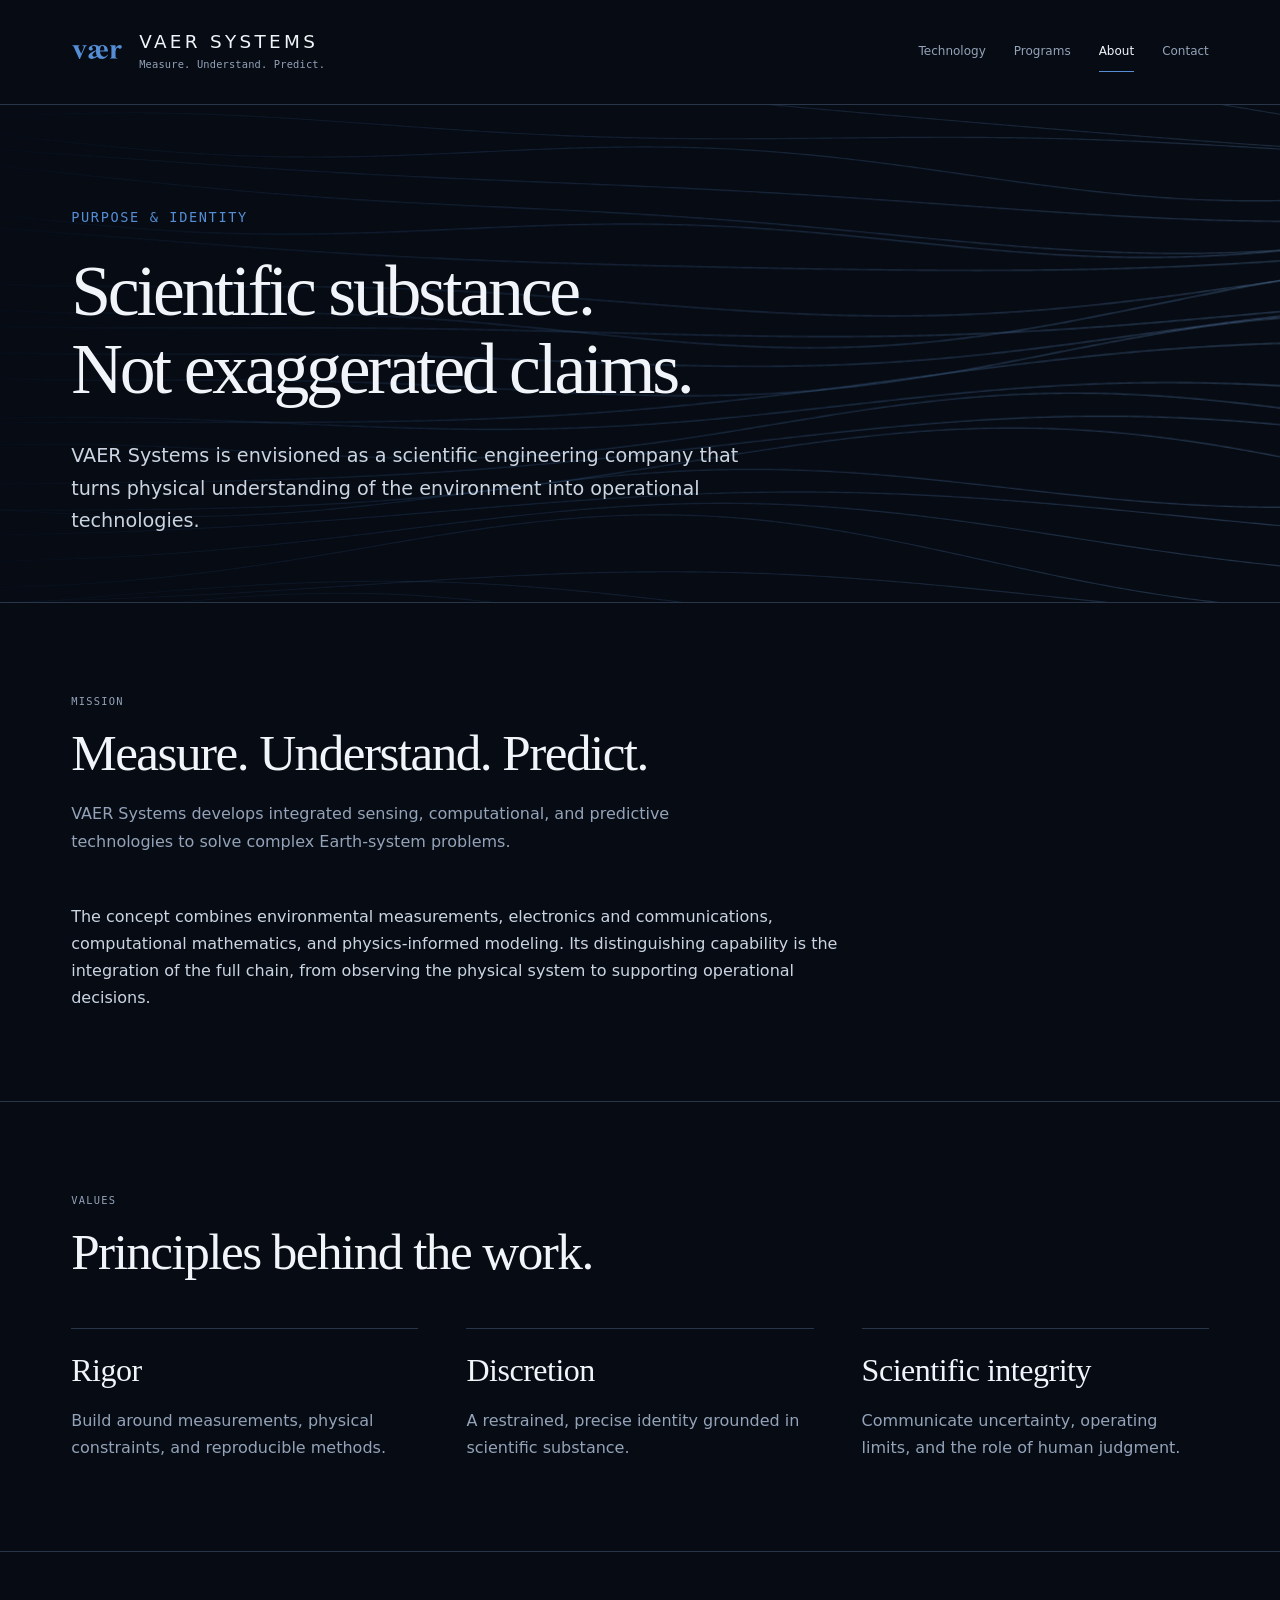
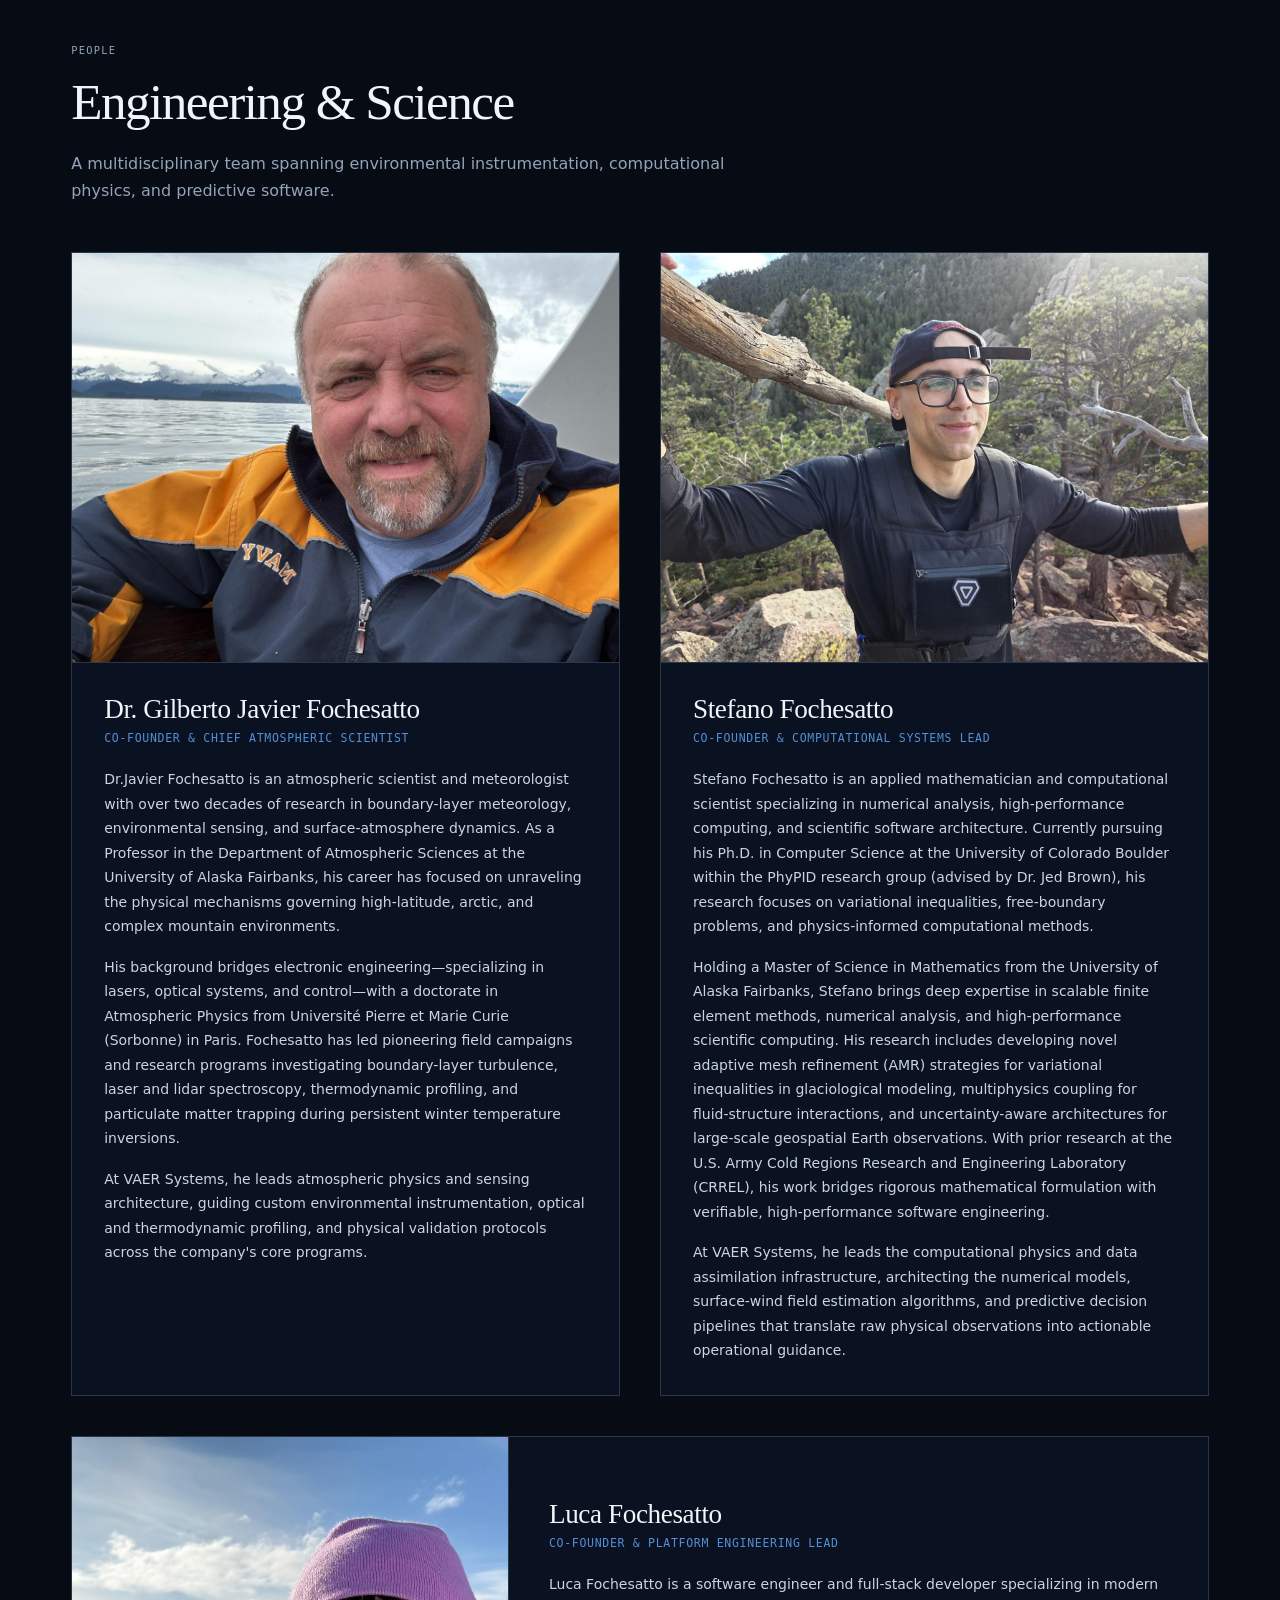
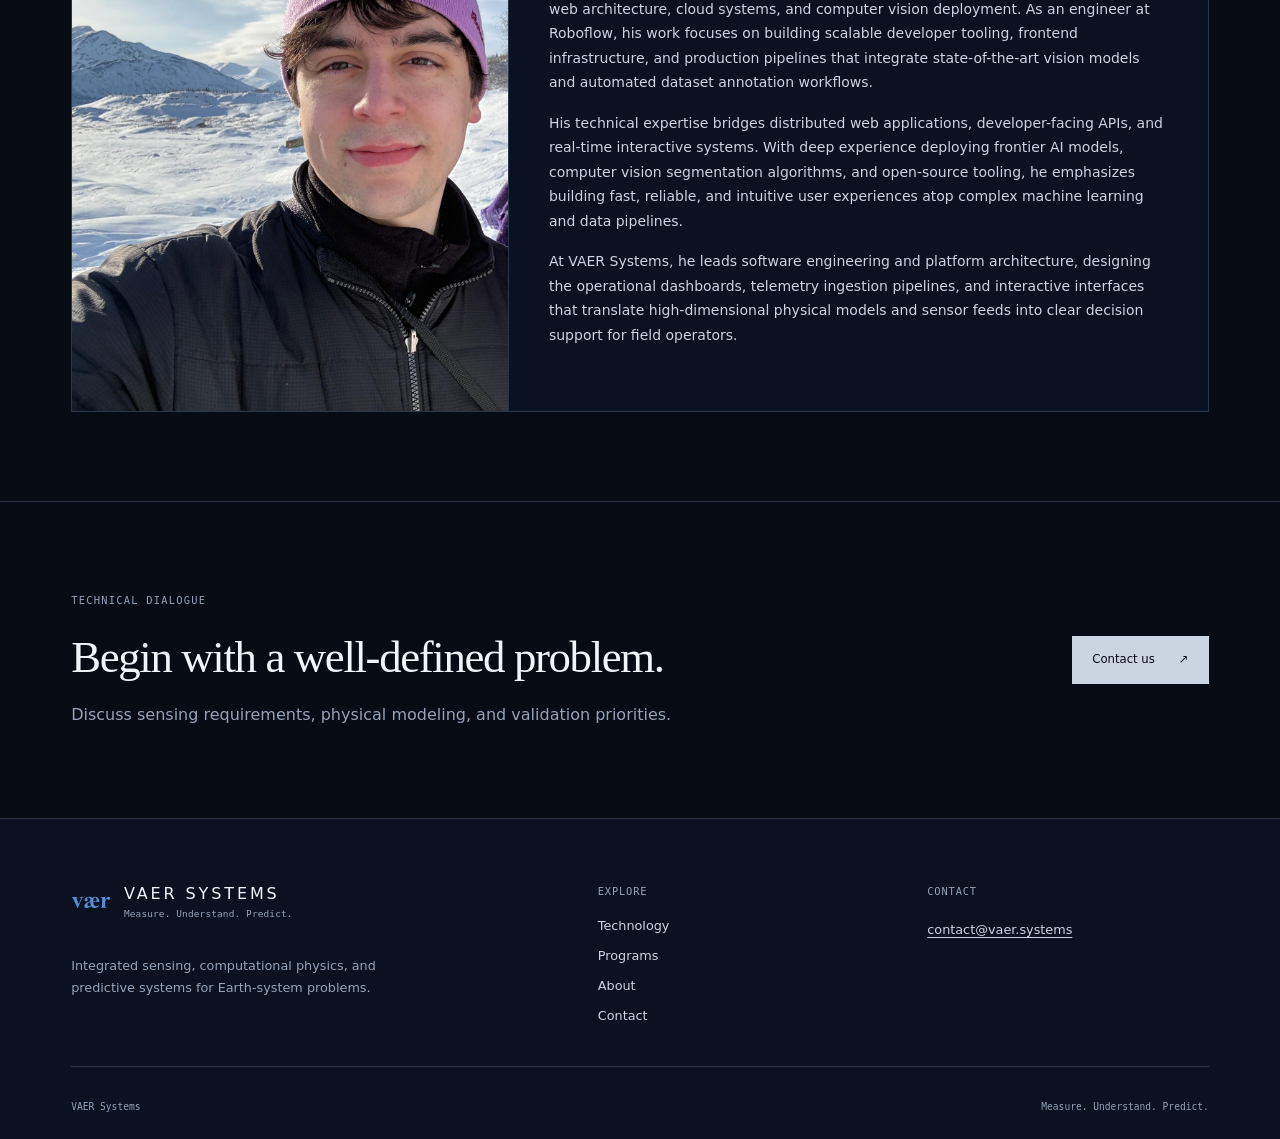
==== commit a5efbf63: "update profiles" ====
--- a/about.html
+++ b/about.html
@@ -136,13 +136,12 @@
                 </div>
                 <div class="team-bio">
                   <p>
-                    Dr. Gilberto Javier Fochesatto is an atmospheric scientist
-                    and micrometeorologist with over two decades of research in
+                    Dr.Javier Fochesatto is an atmospheric scientist and
+                    meteorologist with over two decades of research in
                     boundary-layer meteorology, environmental sensing, and
-                    surface-atmosphere dynamics. As Professor and Chair of the
+                    surface-atmosphere dynamics. As a Professor in the
                     Department of Atmospheric Sciences at the University of
-                    Alaska Fairbanks (affiliated with the Geophysical
-                    Institute), his career has focused on unraveling the
+                    Alaska Fairbanks, his career has focused on unraveling the
                     physical mechanisms governing high-latitude, arctic, and
                     complex mountain environments.
                   </p>
@@ -196,14 +195,19 @@
                     problems, and physics-informed computational methods.
                   </p>
                   <p>
-                    Holding a Master of Science in Applied Mathematics from the
-                    University of Alaska Fairbanks, Stefano has extensive
-                    experience designing and implementing adaptive mesh
-                    refinement (AMR) frameworks, scientific computing
-                    algorithms, and robust numerical solvers for complex fluid
-                    and solid mechanics. His work emphasizes translating
-                    physical laws and mathematical constraints into
-                    high-performance, verifiable software pipelines.
+                    Holding a Master of Science in Mathematics from the
+                    University of Alaska Fairbanks, Stefano brings deep
+                    expertise in scalable finite element methods, numerical
+                    analysis, and high-performance scientific computing. His
+                    research includes developing novel adaptive mesh refinement
+                    (AMR) strategies for variational inequalities in
+                    glaciological modeling, multiphysics coupling for
+                    fluid-structure interactions, and uncertainty-aware
+                    architectures for large-scale geospatial Earth observations.
+                    With prior research at the U.S. Army Cold Regions Research
+                    and Engineering Laboratory (CRREL), his work bridges
+                    rigorous mathematical formulation with verifiable,
+                    high-performance software engineering.
                   </p>
                   <p>
                     At VAER Systems, he leads the computational physics and data
@@ -211,6 +215,54 @@
                     models, surface-wind field estimation algorithms, and
                     predictive decision pipelines that translate raw physical
                     observations into actionable operational guidance.
+                  </p>
+                </div>
+              </div>
+            </article>
+
+            <article class="team-card team-card-horizontal">
+              <div class="team-media">
+                <img
+                  class="team-photo team-photo-luca"
+                  src="assets/luca.jpeg"
+                  alt="Luca Fochesatto"
+                  loading="lazy"
+                  width="1215"
+                  height="1600"
+                />
+              </div>
+              <div class="team-content">
+                <div class="team-header">
+                  <h3>Luca Fochesatto</h3>
+                  <p class="team-role">
+                    Co-founder &amp; Platform Engineering Lead
+                  </p>
+                </div>
+                <div class="team-bio">
+                  <p>
+                    Luca Fochesatto is a software engineer and full-stack
+                    developer specializing in modern web architecture, cloud
+                    systems, and computer vision deployment. As an engineer at
+                    Roboflow, his work focuses on building scalable developer
+                    tooling, frontend infrastructure, and production pipelines
+                    that integrate state-of-the-art vision models and automated
+                    dataset annotation workflows.
+                  </p>
+                  <p>
+                    His technical expertise bridges distributed web
+                    applications, developer-facing APIs, and real-time
+                    interactive systems. With deep experience deploying frontier
+                    AI models, computer vision segmentation algorithms, and
+                    open-source tooling, he emphasizes building fast, reliable,
+                    and intuitive user experiences atop complex machine learning
+                    and data pipelines.
+                  </p>
+                  <p>
+                    At VAER Systems, he leads software engineering and platform
+                    architecture, designing the operational dashboards,
+                    telemetry ingestion pipelines, and interactive interfaces
+                    that translate high-dimensional physical models and sensor
+                    feeds into clear decision support for field operators.
                   </p>
                 </div>
               </div>
--- a/css/style.css
+++ b/css/style.css
@@ -136,12 +136,16 @@
 /* Team Profiles */
 .team-grid { display: grid; grid-template-columns: repeat(2, minmax(0, 1fr)); gap: 2.5rem; margin-top: 2.5rem; }
 .team-card { border: 1px solid var(--line); background: var(--surface); display: flex; flex-direction: column; }
+.team-card-horizontal { grid-column: 1 / -1; display: grid; grid-template-columns: 1fr 1.6fr; }
 .team-media { aspect-ratio: 4 / 3; width: 100%; border-bottom: 1px solid var(--line); background: #080f1e; position: relative; overflow: hidden; }
+.team-card-horizontal .team-media { aspect-ratio: auto; height: 100%; min-height: 320px; border-bottom: 0; border-right: 1px solid var(--line); }
 .team-photo { width: 100%; height: 100%; object-fit: cover; object-position: center center; display: block; }
+.team-photo-luca { object-position: center 20%; }
 .photo-placeholder { width: 100%; height: 100%; display: flex; flex-direction: column; align-items: center; justify-content: center; gap: .75rem; color: var(--muted); background: linear-gradient(135deg, rgba(85, 142, 213, 0.04) 0%, transparent 100%), radial-gradient(circle at 50% 50%, rgba(41, 53, 73, 0.4) 1px, transparent 1px); background-size: 100% 100%, 18px 18px; }
 .placeholder-icon { color: var(--accent); opacity: .75; }
 .placeholder-caption { font: .62rem/1.5 var(--mono); letter-spacing: .1em; text-transform: uppercase; color: var(--muted); }
 .team-content { padding: 2rem; display: flex; flex-direction: column; gap: 1.25rem; flex-grow: 1; }
+.team-card-horizontal .team-content { padding: 2.5rem; justify-content: center; }
 .team-header h3 { font-size: clamp(1.4rem, 2.2vw, 1.7rem); margin-bottom: .35rem; }
 .team-role { color: var(--accent); font: 500 .72rem/1.5 var(--mono); letter-spacing: .06em; text-transform: uppercase; }
 .team-bio { color: var(--text); font-size: .875rem; line-height: 1.75; }
@@ -176,6 +180,9 @@
   .service-grid { grid-template-columns: repeat(2, minmax(0, 1fr)); }
   .chain { grid-template-columns: repeat(3, minmax(0, 1fr)); }
   .team-grid { grid-template-columns: 1fr; }
+  .team-card-horizontal { grid-column: auto; display: flex; flex-direction: column; }
+  .team-card-horizontal .team-media { aspect-ratio: 4 / 3; height: auto; min-height: 0; border-right: 0; border-bottom: 1px solid var(--line); }
+  .team-card-horizontal .team-content { padding: 2rem; justify-content: flex-start; }
   .footer-grid { grid-template-columns: 1.4fr 1fr; }
   .footer-col-brand { grid-column: 1 / -1; }
   .contact-layout { grid-template-columns: 1fr; }
@@ -193,7 +200,7 @@
   .hero-chain strong { font-size: 1.4rem; }
   .service-grid, .chain, .values-grid, .program-inner, .footer-caveats { grid-template-columns: 1fr; }
   .service { padding: 1.5rem; }
-  .team-content { padding: 1.5rem; }
+  .team-content, .team-card-horizontal .team-content { padding: 1.5rem; }
   .cta { flex-direction: column; align-items: flex-start; gap: 2rem; }
   .capability-list > div { grid-template-columns: 1fr; gap: .75rem; }
   .program-header { padding: 1rem 1.25rem; flex-wrap: wrap; }
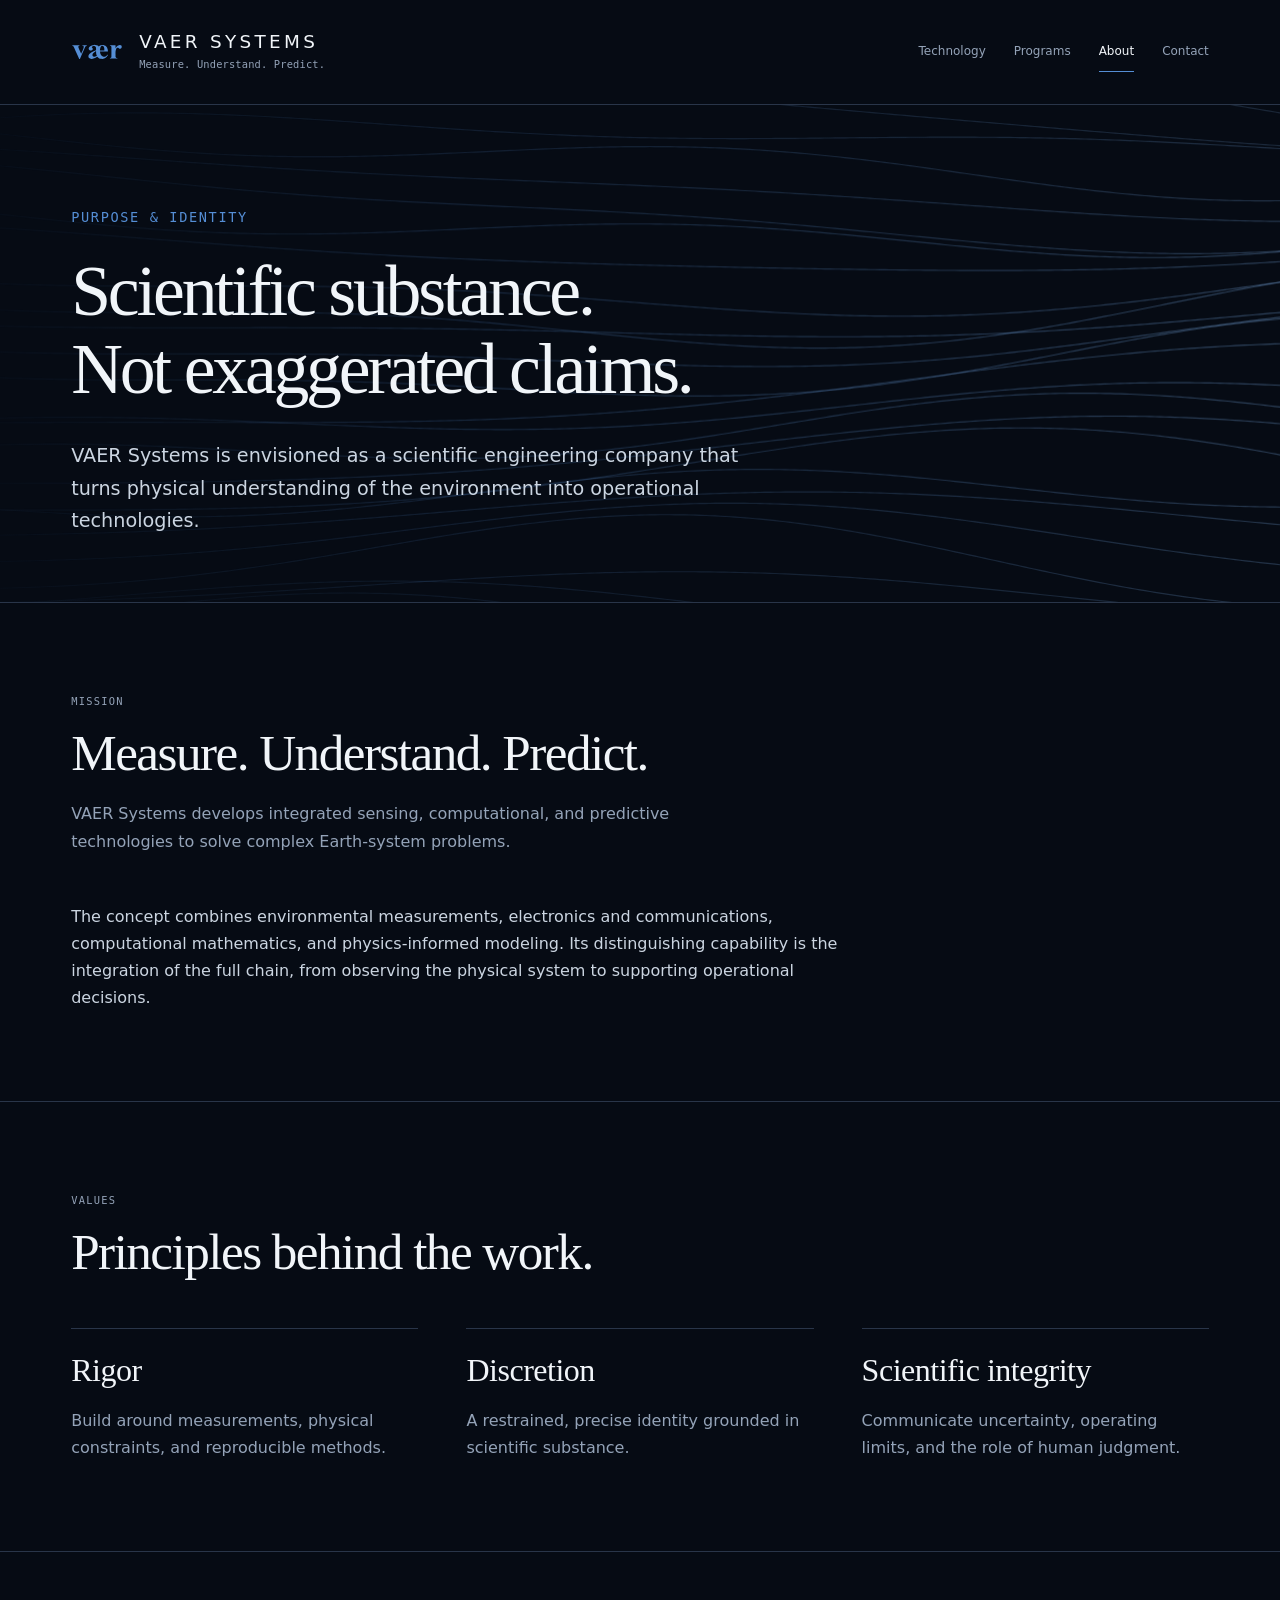
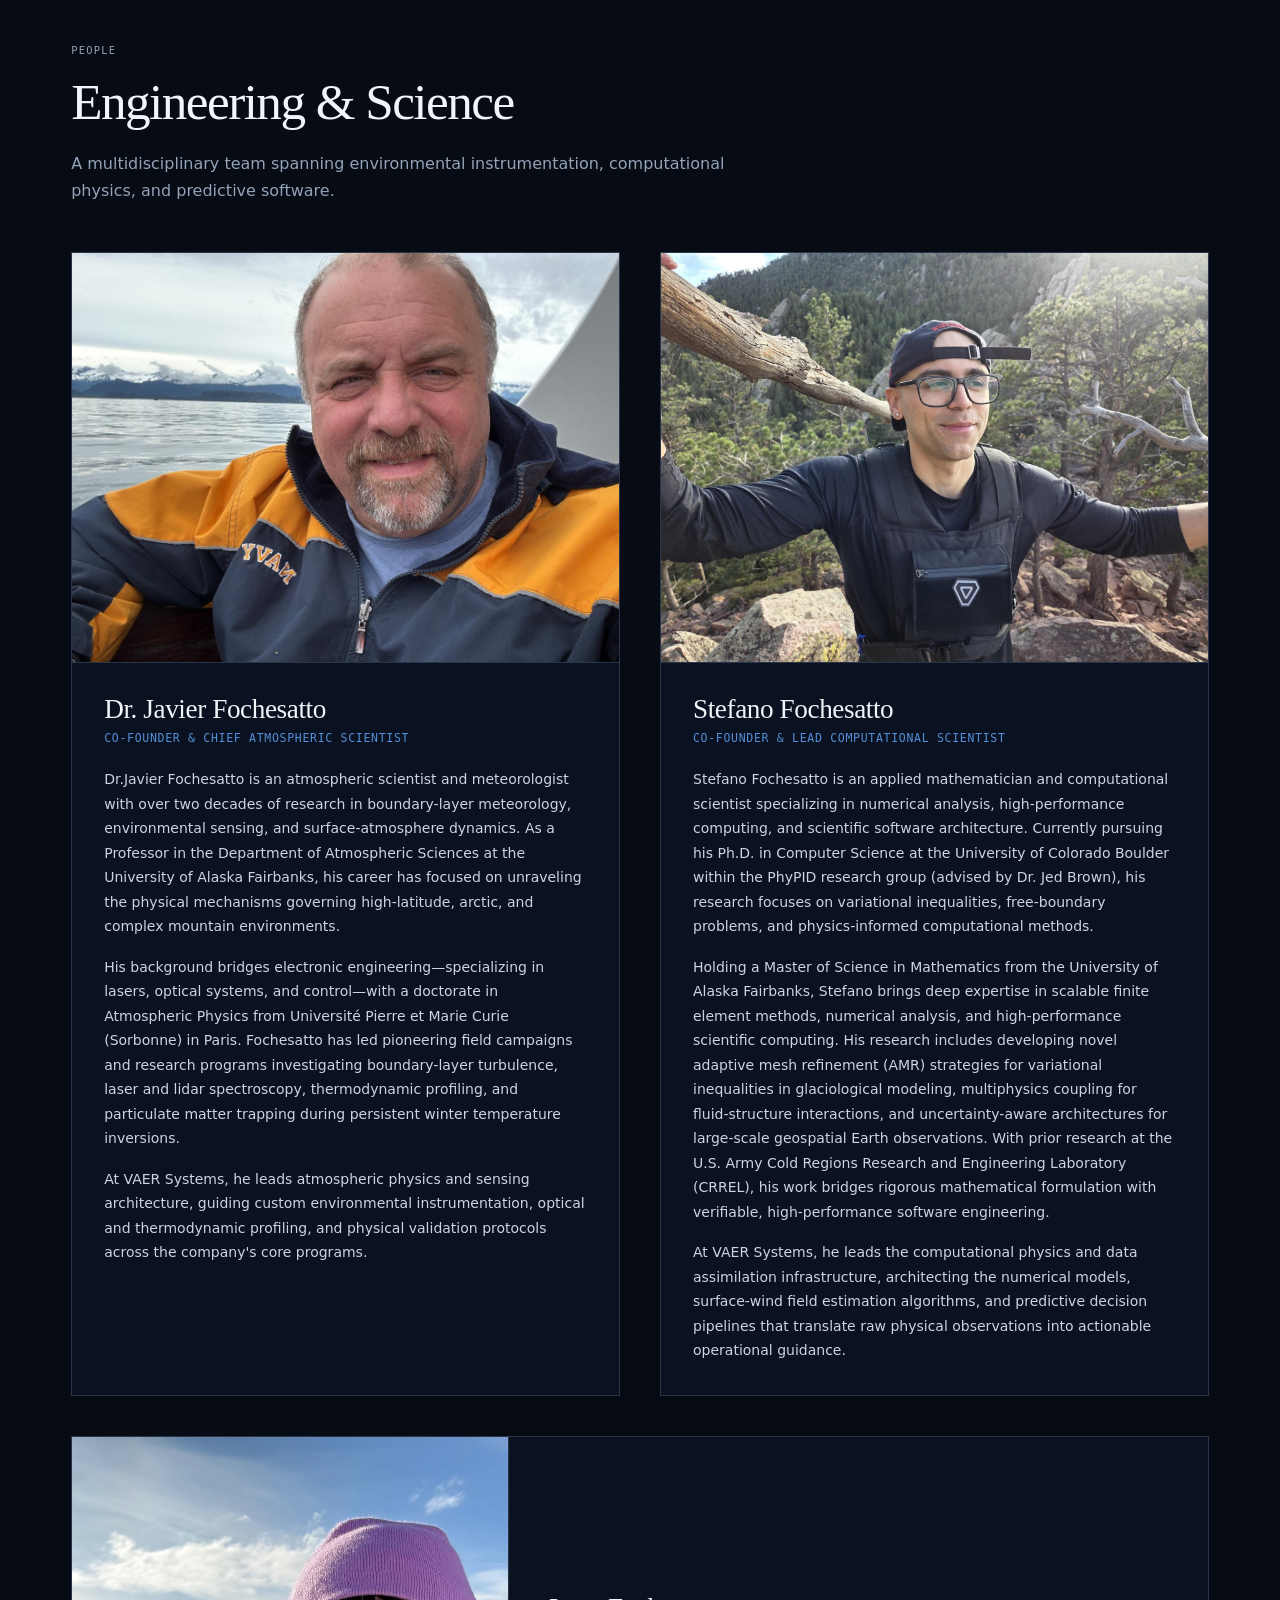
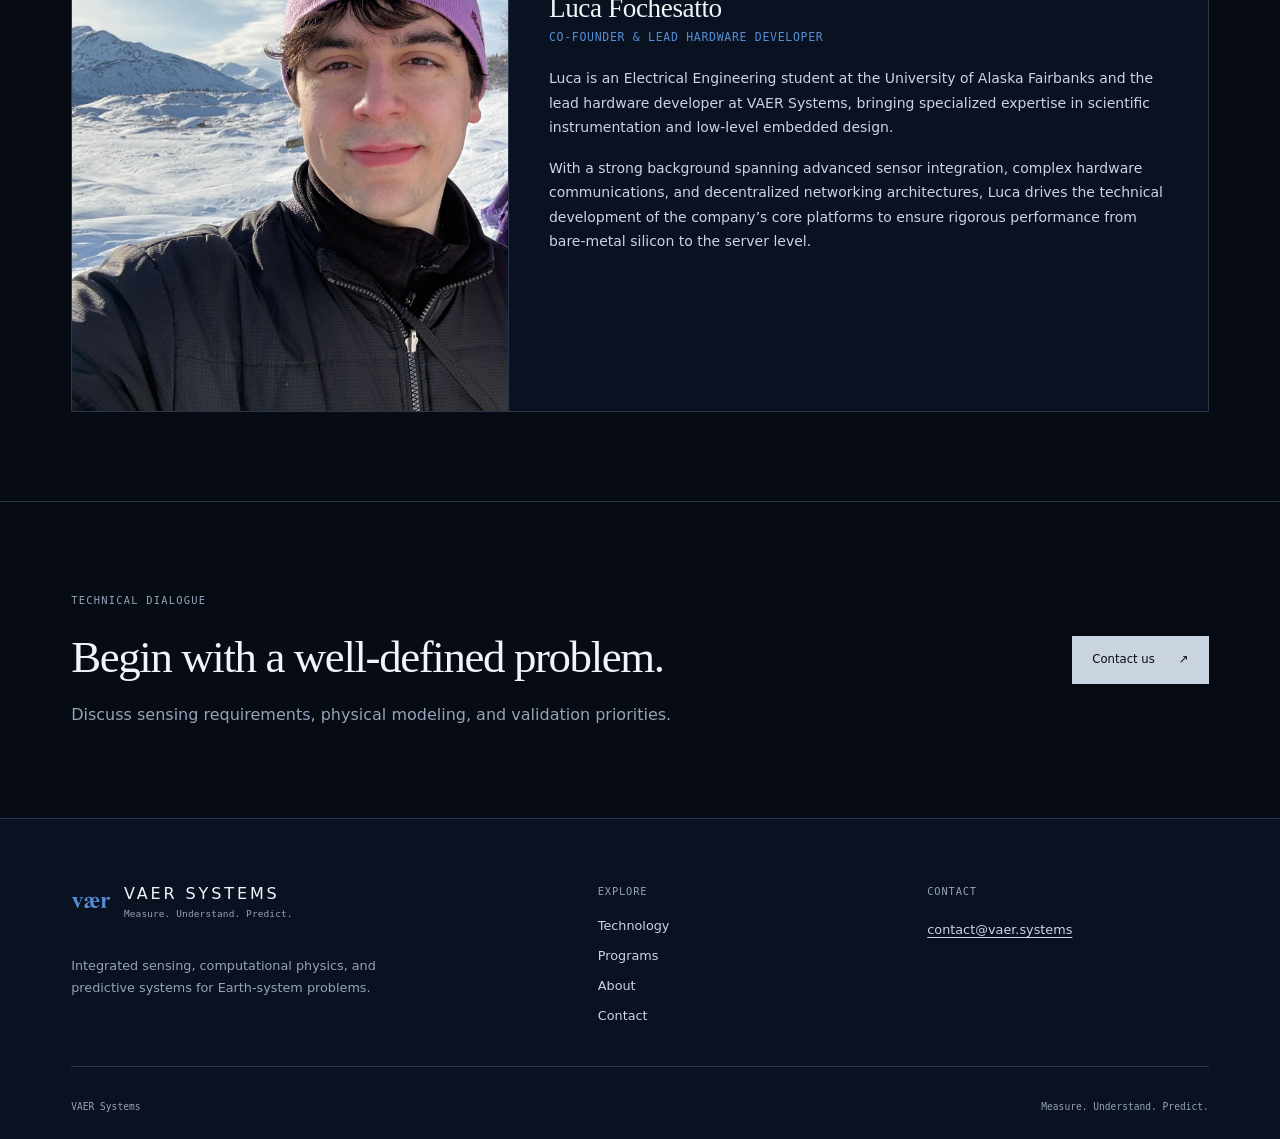
==== commit 9b594ea5: "Update team profiles: refine titles and update Luca Fochesatto bio" ====
--- a/about.html
+++ b/about.html
@@ -129,7 +129,7 @@
               </div>
               <div class="team-content">
                 <div class="team-header">
-                  <h3>Dr. Gilberto Javier Fochesatto</h3>
+                  <h3>Dr. Javier Fochesatto</h3>
                   <p class="team-role">
                     Co-founder &amp; Chief Atmospheric Scientist
                   </p>
@@ -180,7 +180,7 @@
                 <div class="team-header">
                   <h3>Stefano Fochesatto</h3>
                   <p class="team-role">
-                    Co-founder &amp; Computational Systems Lead
+                    Co-founder &amp; Lead Computational Scientist
                   </p>
                 </div>
                 <div class="team-bio">
@@ -235,34 +235,23 @@
                 <div class="team-header">
                   <h3>Luca Fochesatto</h3>
                   <p class="team-role">
-                    Co-founder &amp; Platform Engineering Lead
+                    Co-founder &amp; Lead Hardware Developer
                   </p>
                 </div>
                 <div class="team-bio">
                   <p>
-                    Luca Fochesatto is a software engineer and full-stack
-                    developer specializing in modern web architecture, cloud
-                    systems, and computer vision deployment. As an engineer at
-                    Roboflow, his work focuses on building scalable developer
-                    tooling, frontend infrastructure, and production pipelines
-                    that integrate state-of-the-art vision models and automated
-                    dataset annotation workflows.
-                  </p>
-                  <p>
-                    His technical expertise bridges distributed web
-                    applications, developer-facing APIs, and real-time
-                    interactive systems. With deep experience deploying frontier
-                    AI models, computer vision segmentation algorithms, and
-                    open-source tooling, he emphasizes building fast, reliable,
-                    and intuitive user experiences atop complex machine learning
-                    and data pipelines.
-                  </p>
-                  <p>
-                    At VAER Systems, he leads software engineering and platform
-                    architecture, designing the operational dashboards,
-                    telemetry ingestion pipelines, and interactive interfaces
-                    that translate high-dimensional physical models and sensor
-                    feeds into clear decision support for field operators.
+                    Luca is an Electrical Engineering student at the University
+                    of Alaska Fairbanks and the lead hardware developer at VAER
+                    Systems, bringing specialized expertise in scientific
+                    instrumentation and low-level embedded design.
+                  </p>
+                  <p>
+                    With a strong background spanning advanced sensor
+                    integration, complex hardware communications, and
+                    decentralized networking architectures, Luca drives the
+                    technical development of the company’s core platforms to
+                    ensure rigorous performance from bare-metal silicon to the
+                    server level.
                   </p>
                 </div>
               </div>
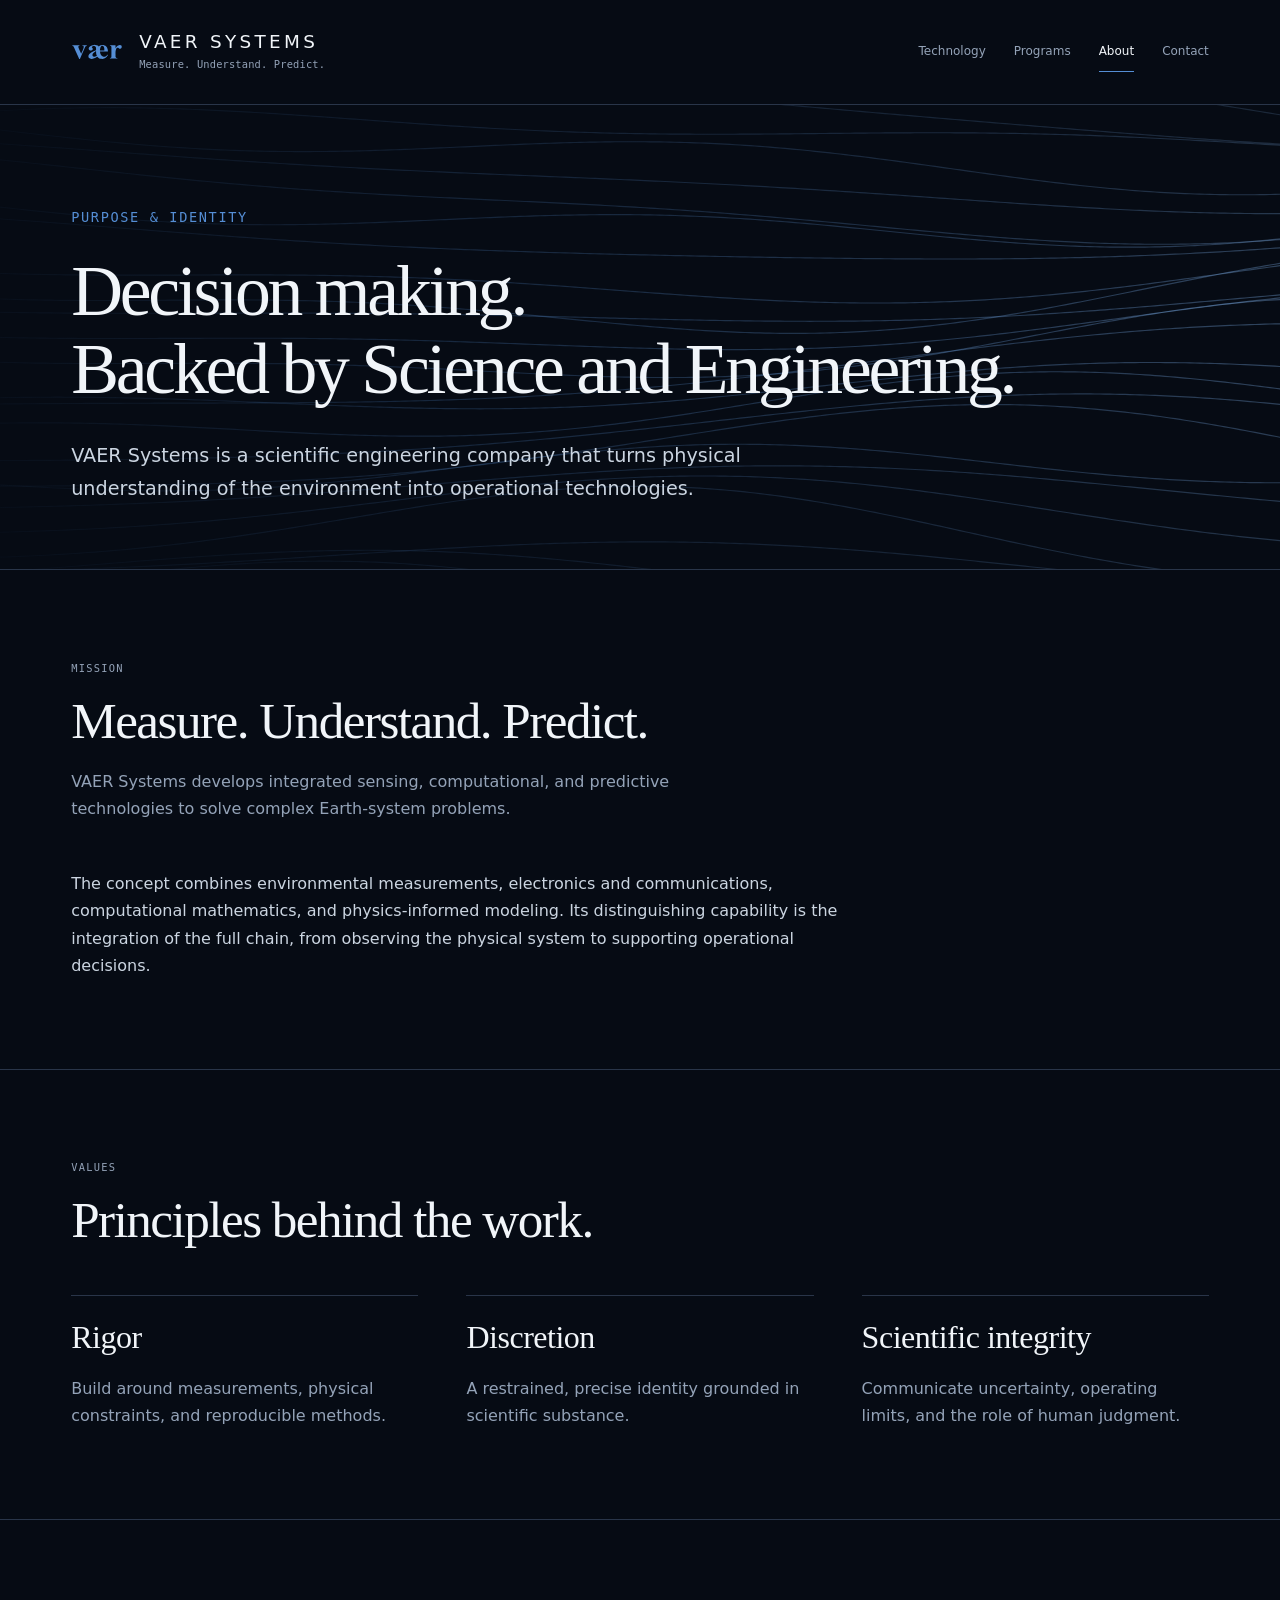
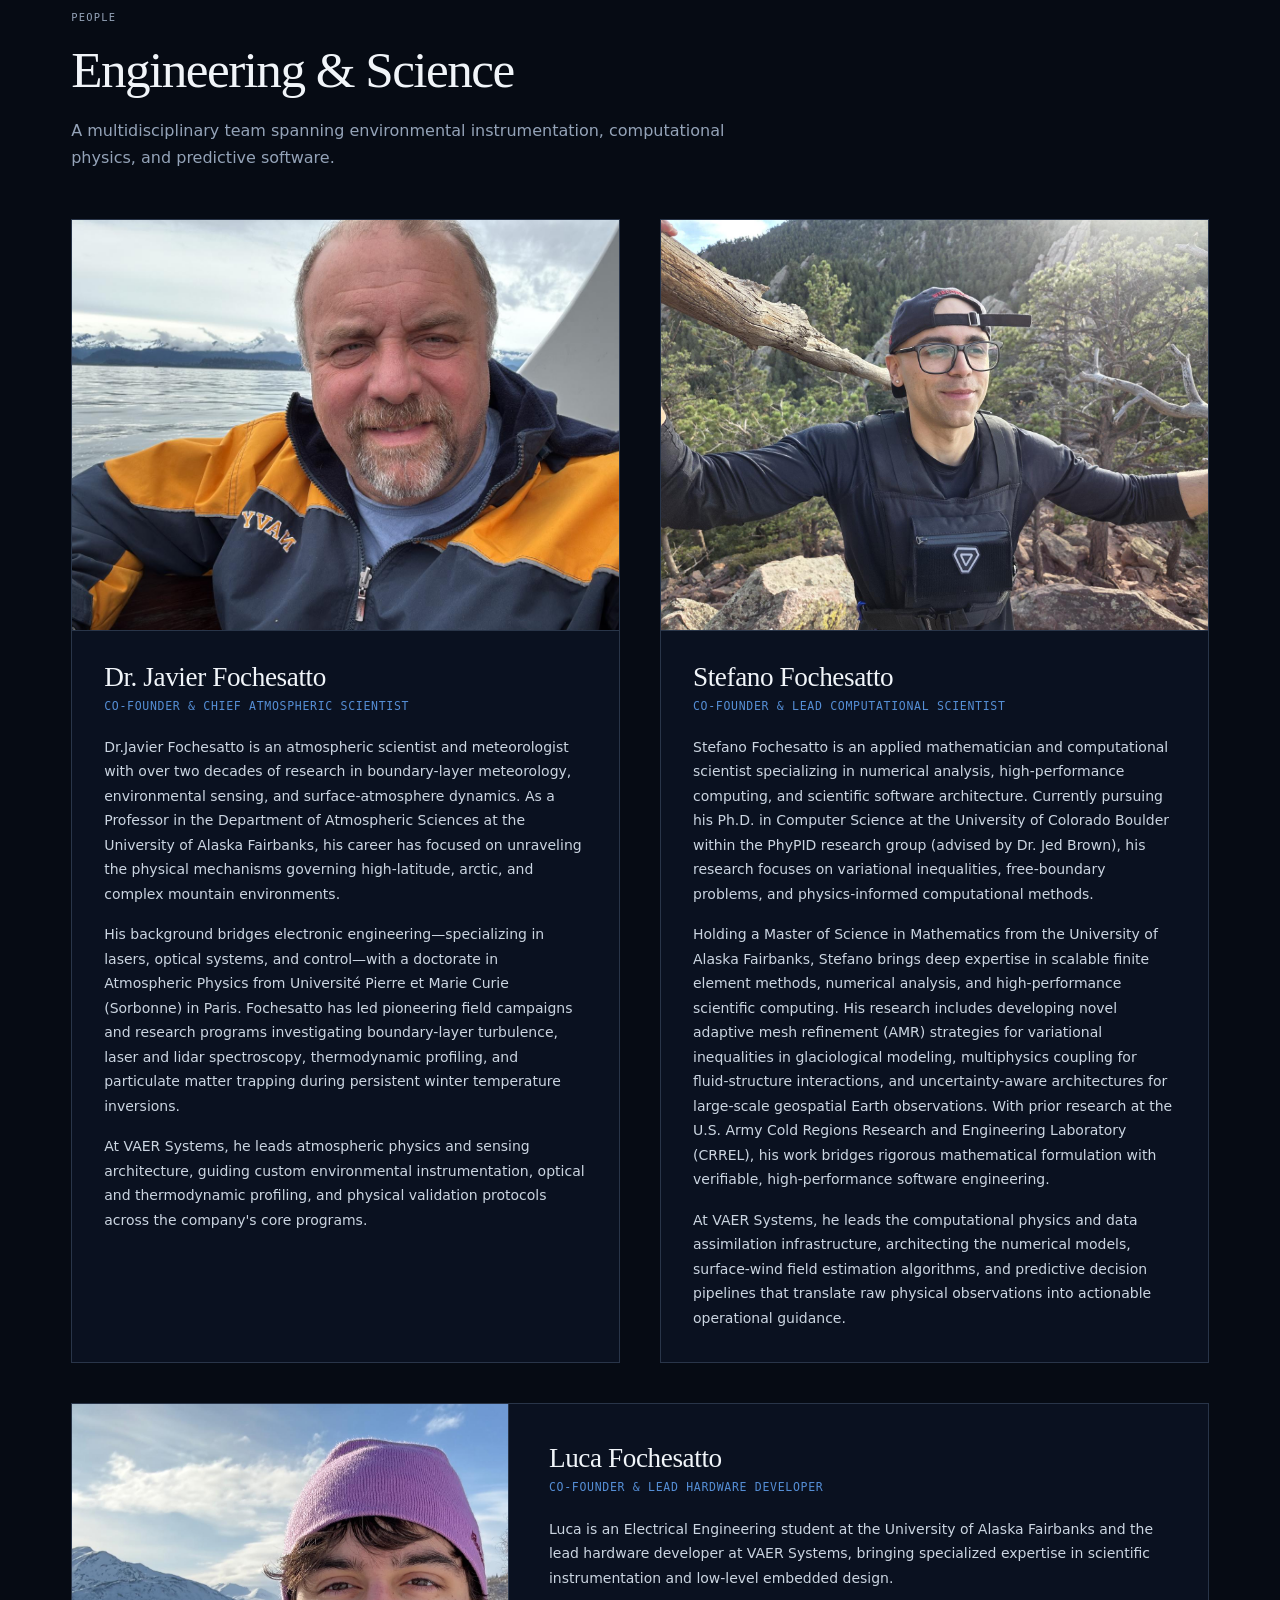
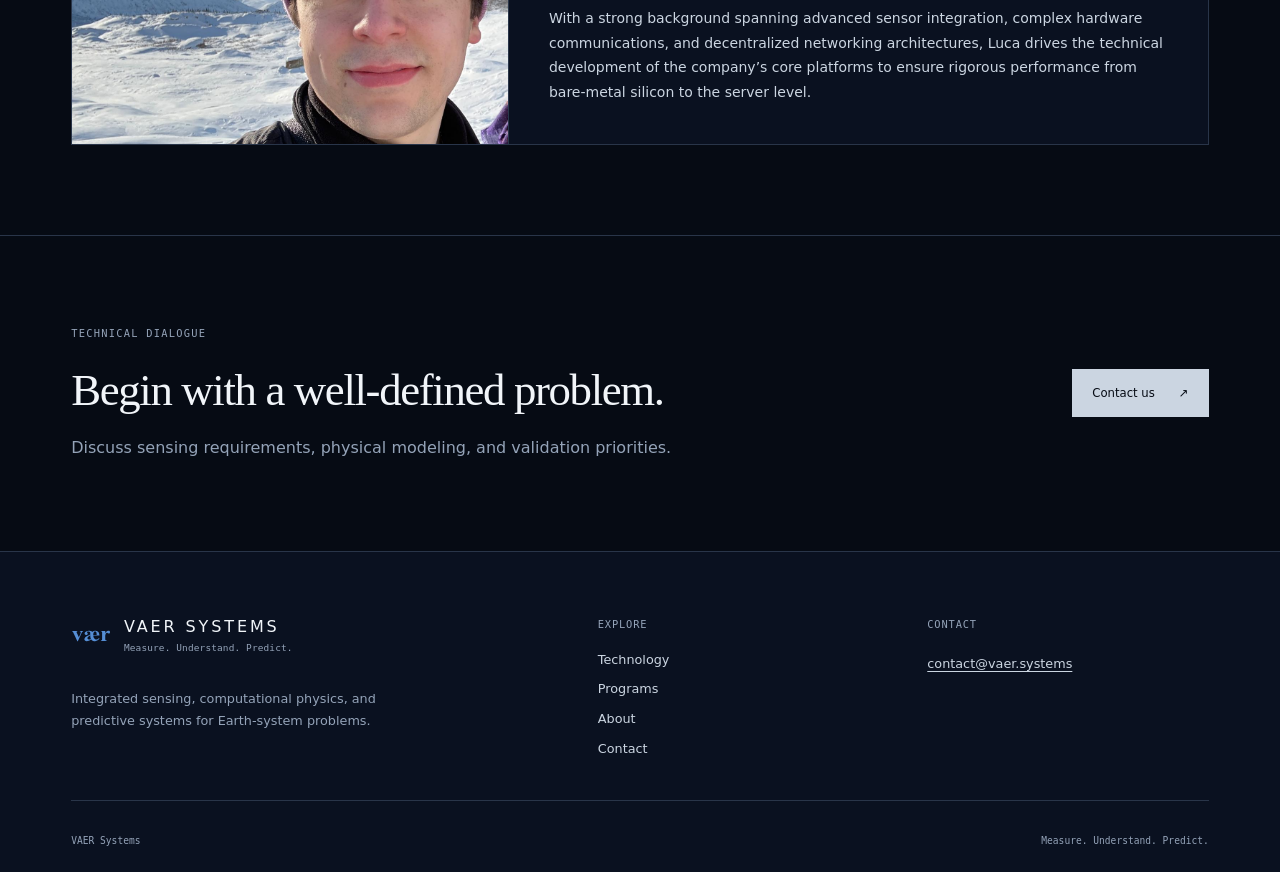
==== commit c7f0ba37: "Fix about page profile cards: remove lazy loading, bust CSS cache with ?v=2, and harden horizontal c" ====
--- a/about.html
+++ b/about.html
@@ -9,7 +9,7 @@
       content="The VAER Systems mission, scientific principles, Norwegian name heritage, and six development and validation priorities."
     />
     <link rel="icon" href="assets/favicon.svg" type="image/svg+xml" />
-    <link rel="stylesheet" href="css/style.css" />
+    <link rel="stylesheet" href="css/style.css?v=2" />
     <script src="js/field-background.js" defer></script>
   </head>
   <body class="about">
@@ -47,11 +47,11 @@
         <div class="container hero-container">
           <div class="hero-content">
             <p class="eyebrow">Purpose &amp; identity</p>
-            <h1>Scientific substance.<br />Not exaggerated claims.</h1>
+            <h1>Decision making.<br />Backed by Science and Engineering.</h1>
             <p class="hero-intro">
-              VAER Systems is envisioned as a scientific engineering company
-              that turns physical understanding of the environment into
-              operational technologies.
+              VAER Systems is a scientific engineering company that turns
+              physical understanding of the environment into operational
+              technologies.
             </p>
           </div>
         </div>
@@ -122,7 +122,6 @@
                   class="team-photo"
                   src="assets/Javier.jpeg"
                   alt="Dr. Gilberto Javier Fochesatto"
-                  loading="lazy"
                   width="1600"
                   height="900"
                 />
@@ -171,7 +170,6 @@
                   class="team-photo"
                   src="assets/Stefano.jpeg"
                   alt="Stefano Fochesatto"
-                  loading="lazy"
                   width="1600"
                   height="1200"
                 />
@@ -226,7 +224,6 @@
                   class="team-photo team-photo-luca"
                   src="assets/luca.jpeg"
                   alt="Luca Fochesatto"
-                  loading="lazy"
                   width="1215"
                   height="1600"
                 />
--- a/css/style.css
+++ b/css/style.css
@@ -136,10 +136,11 @@
 /* Team Profiles */
 .team-grid { display: grid; grid-template-columns: repeat(2, minmax(0, 1fr)); gap: 2.5rem; margin-top: 2.5rem; }
 .team-card { border: 1px solid var(--line); background: var(--surface); display: flex; flex-direction: column; }
-.team-card-horizontal { grid-column: 1 / -1; display: grid; grid-template-columns: 1fr 1.6fr; }
+.team-card-horizontal { grid-column: 1 / -1; display: grid; grid-template-columns: minmax(280px, 1fr) 1.6fr; }
 .team-media { aspect-ratio: 4 / 3; width: 100%; border-bottom: 1px solid var(--line); background: #080f1e; position: relative; overflow: hidden; }
-.team-card-horizontal .team-media { aspect-ratio: auto; height: 100%; min-height: 320px; border-bottom: 0; border-right: 1px solid var(--line); }
+.team-card-horizontal .team-media { aspect-ratio: auto; height: 100%; min-height: 280px; border-bottom: 0; border-right: 1px solid var(--line); position: relative; }
 .team-photo { width: 100%; height: 100%; object-fit: cover; object-position: center center; display: block; }
+.team-card-horizontal .team-photo { position: absolute; top: 0; left: 0; width: 100%; height: 100%; }
 .team-photo-luca { object-position: center 20%; }
 .photo-placeholder { width: 100%; height: 100%; display: flex; flex-direction: column; align-items: center; justify-content: center; gap: .75rem; color: var(--muted); background: linear-gradient(135deg, rgba(85, 142, 213, 0.04) 0%, transparent 100%), radial-gradient(circle at 50% 50%, rgba(41, 53, 73, 0.4) 1px, transparent 1px); background-size: 100% 100%, 18px 18px; }
 .placeholder-icon { color: var(--accent); opacity: .75; }
@@ -182,6 +183,7 @@
   .team-grid { grid-template-columns: 1fr; }
   .team-card-horizontal { grid-column: auto; display: flex; flex-direction: column; }
   .team-card-horizontal .team-media { aspect-ratio: 4 / 3; height: auto; min-height: 0; border-right: 0; border-bottom: 1px solid var(--line); }
+  .team-card-horizontal .team-photo { position: static; }
   .team-card-horizontal .team-content { padding: 2rem; justify-content: flex-start; }
   .footer-grid { grid-template-columns: 1.4fr 1fr; }
   .footer-col-brand { grid-column: 1 / -1; }
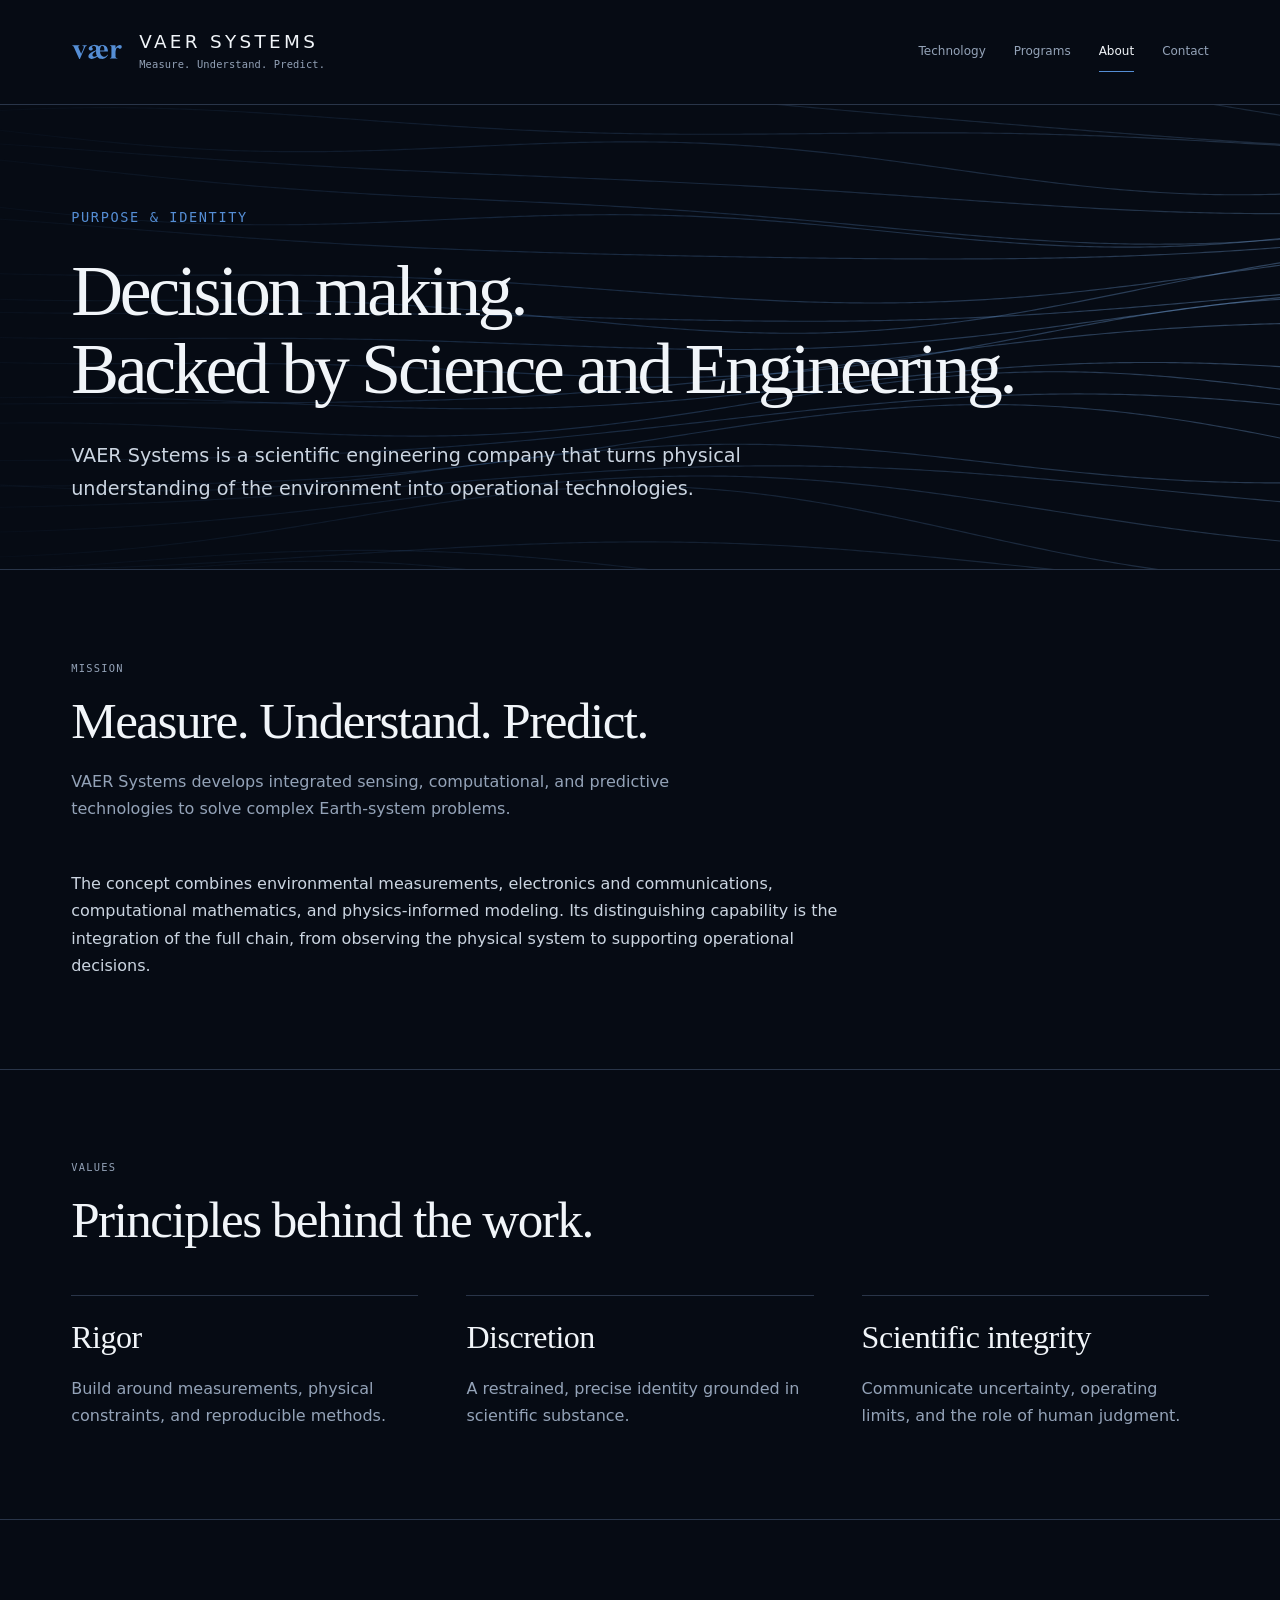
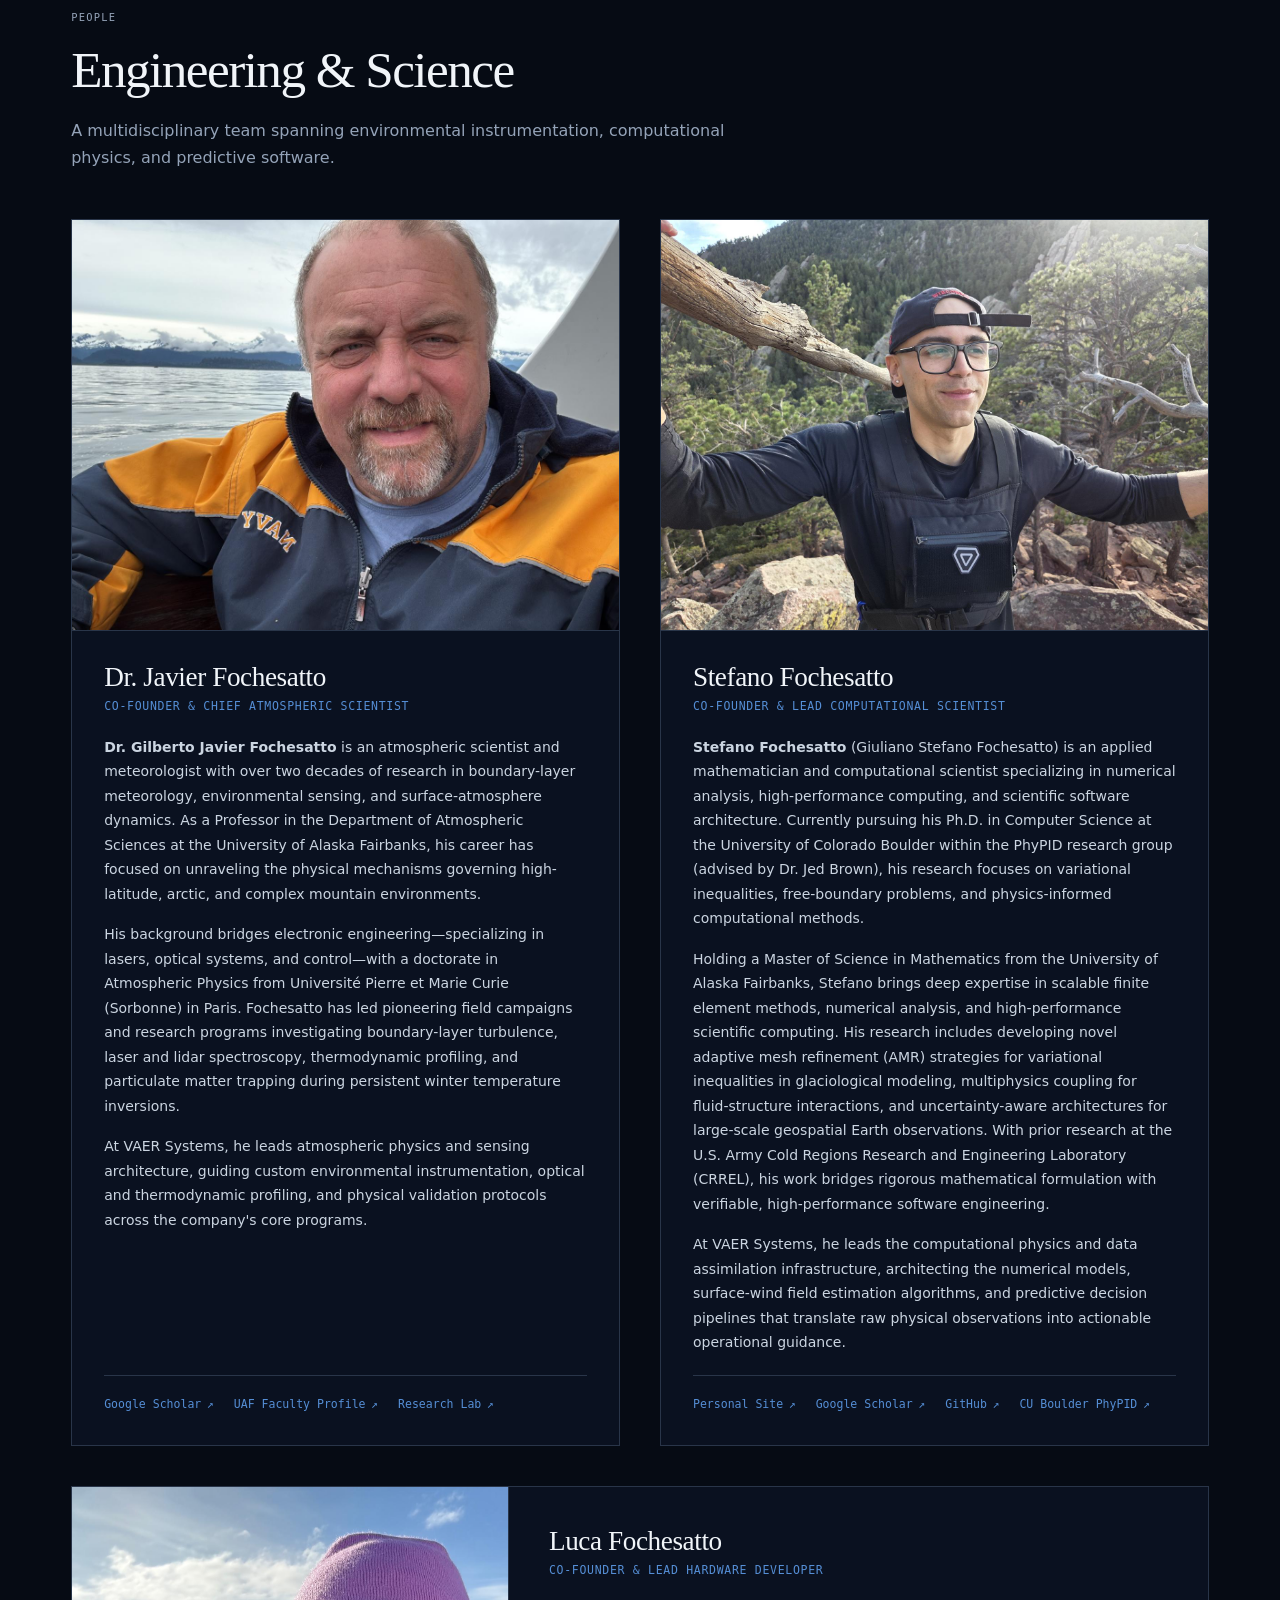
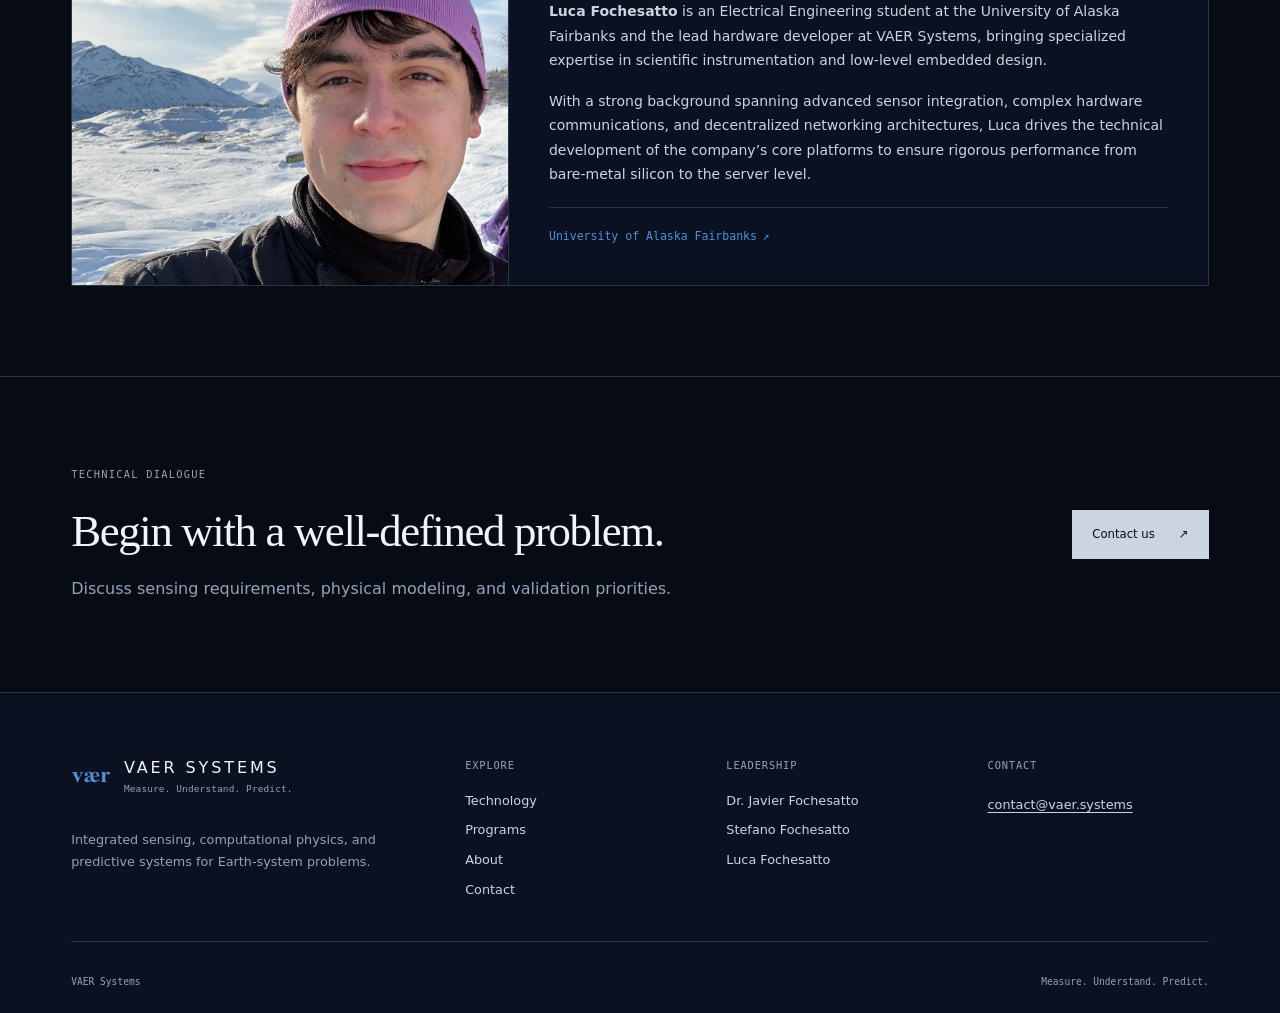
==== commit 7f1c3629: "Optimize SEO: add JSON-LD schemas, robots.txt, sitemap, and founder search indexing" ====
--- a/about.html
+++ b/about.html
@@ -3,14 +3,161 @@
   <head>
     <meta charset="utf-8" />
     <meta name="viewport" content="width=device-width, initial-scale=1" />
-    <title>About — VAER Systems</title>
+    <title>About &amp; Leadership — Dr. Javier Fochesatto &amp; Stefano Fochesatto | VAER Systems</title>
     <meta
       name="description"
-      content="The VAER Systems mission, scientific principles, Norwegian name heritage, and six development and validation priorities."
+      content="Meet the VAER Systems founders: Dr. Javier Fochesatto (Chief Atmospheric Scientist), Stefano Fochesatto (Lead Computational Scientist), and Luca Fochesatto (Lead Hardware Developer)."
     />
+    <link rel="canonical" href="https://www.vaer.systems/about.html" />
+    <meta name="robots" content="index, follow, max-image-preview:large, max-snippet:-1, max-video-preview:-1" />
+    <meta property="og:locale" content="en_US" />
+    <meta property="og:type" content="profile" />
+    <meta property="og:site_name" content="VAER Systems" />
+    <meta property="og:title" content="About &amp; Leadership — Dr. Javier Fochesatto &amp; Stefano Fochesatto | VAER Systems" />
+    <meta property="og:description" content="Meet the VAER Systems founders: Dr. Javier Fochesatto (Atmospheric Physics) and Stefano Fochesatto (Computational Mathematics)." />
+    <meta property="og:url" content="https://www.vaer.systems/about.html" />
+    <meta property="og:image" content="https://www.vaer.systems/assets/Stefano.jpeg" />
+    <meta name="twitter:card" content="summary_large_image" />
+    <meta name="twitter:title" content="About &amp; Leadership — Dr. Javier Fochesatto &amp; Stefano Fochesatto | VAER Systems" />
+    <meta name="twitter:description" content="Meet the VAER Systems founders: Dr. Javier Fochesatto (Atmospheric Physics) and Stefano Fochesatto (Computational Mathematics)." />
+    <meta name="twitter:image" content="https://www.vaer.systems/assets/Stefano.jpeg" />
     <link rel="icon" href="assets/favicon.svg" type="image/svg+xml" />
-    <link rel="stylesheet" href="css/style.css?v=2" />
+    <link rel="stylesheet" href="css/style.css?v=3" />
     <script src="js/field-background.js" defer></script>
+    <script type="application/ld+json">
+    {
+      "@context": "https://schema.org",
+      "@graph": [
+        {
+          "@type": "AboutPage",
+          "@id": "https://www.vaer.systems/about.html#webpage",
+          "url": "https://www.vaer.systems/about.html",
+          "name": "About & Leadership — Dr. Javier Fochesatto & Stefano Fochesatto | VAER Systems",
+          "description": "Meet the VAER Systems founders: Dr. Javier Fochesatto (Chief Atmospheric Scientist), Stefano Fochesatto (Lead Computational Scientist), and Luca Fochesatto (Lead Hardware Developer).",
+          "isPartOf": {
+            "@type": "WebSite",
+            "@id": "https://www.vaer.systems/#website",
+            "url": "https://www.vaer.systems/",
+            "name": "VAER Systems"
+          },
+          "breadcrumb": {
+            "@type": "BreadcrumbList",
+            "itemListElement": [
+              {
+                "@type": "ListItem",
+                "position": 1,
+                "name": "Home",
+                "item": "https://www.vaer.systems/"
+              },
+              {
+                "@type": "ListItem",
+                "position": 2,
+                "name": "About",
+                "item": "https://www.vaer.systems/about.html"
+              }
+            ]
+          },
+          "mainEntity": [
+            {
+              "@type": "Person",
+              "@id": "https://www.vaer.systems/about.html#javier-fochesatto",
+              "name": "Dr. Javier Fochesatto",
+              "alternateName": [
+                "Gilberto Javier Fochesatto",
+                "Dr. Gilberto Javier Fochesatto",
+                "Javier Fochesatto",
+                "G. J. Fochesatto"
+              ],
+              "jobTitle": "Co-founder & Chief Atmospheric Scientist",
+              "image": "https://www.vaer.systems/assets/Javier.jpeg",
+              "worksFor": {
+                "@type": "Organization",
+                "@id": "https://www.vaer.systems/#organization",
+                "name": "VAER Systems"
+              },
+              "affiliation": {
+                "@type": "EducationalOrganization",
+                "name": "University of Alaska Fairbanks",
+                "url": "https://www.uaf.edu"
+              },
+              "alumniOf": [
+                {
+                  "@type": "EducationalOrganization",
+                  "name": "Université Pierre et Marie Curie (Sorbonne Université)"
+                },
+                {
+                  "@type": "EducationalOrganization",
+                  "name": "Universidad Tecnológica Nacional"
+                }
+              ],
+              "description": "Atmospheric scientist and meteorologist with over two decades of research in boundary-layer meteorology, environmental sensing, and surface-atmosphere dynamics. Professor at the University of Alaska Fairbanks.",
+              "sameAs": [
+                "https://scholar.google.com/citations?user=fL3GRJsAAAAJ",
+                "https://www.uaf.edu/atmos/faculty/fochesatto_javier.php",
+                "https://www.uaf.edu/experts/gilberto-j-fochesatto.php",
+                "https://sites.google.com/alaska.edu/fochesatto-research/home",
+                "https://sciprofiles.com/profile/197003"
+              ]
+            },
+            {
+              "@type": "Person",
+              "@id": "https://www.vaer.systems/about.html#stefano-fochesatto",
+              "name": "Stefano Fochesatto",
+              "alternateName": [
+                "Giuliano Stefano Fochesatto",
+                "Stefano G. Fochesatto",
+                "G. Stefano Fochesatto"
+              ],
+              "jobTitle": "Co-founder & Lead Computational Scientist",
+              "image": "https://www.vaer.systems/assets/Stefano.jpeg",
+              "worksFor": {
+                "@type": "Organization",
+                "@id": "https://www.vaer.systems/#organization",
+                "name": "VAER Systems"
+              },
+              "affiliation": {
+                "@type": "EducationalOrganization",
+                "name": "University of Colorado Boulder",
+                "url": "https://www.colorado.edu"
+              },
+              "alumniOf": [
+                {
+                  "@type": "EducationalOrganization",
+                  "name": "University of Alaska Fairbanks",
+                  "url": "https://www.uaf.edu"
+                }
+              ],
+              "description": "Applied mathematician and computational scientist specializing in numerical analysis, high-performance computing, scientific software architecture, and variational inequalities. Ph.D. researcher at CU Boulder.",
+              "sameAs": [
+                "https://stefanofochesatto.github.io/",
+                "https://scholar.google.com/citations?user=PzWlYU8AAAAJ",
+                "https://github.com/StefanoFochesatto",
+                "https://phypid.org/people/"
+              ]
+            },
+            {
+              "@type": "Person",
+              "@id": "https://www.vaer.systems/about.html#luca-fochesatto",
+              "name": "Luca Fochesatto",
+              "jobTitle": "Co-founder & Lead Hardware Developer",
+              "image": "https://www.vaer.systems/assets/luca.jpeg",
+              "worksFor": {
+                "@type": "Organization",
+                "@id": "https://www.vaer.systems/#organization",
+                "name": "VAER Systems"
+              },
+              "affiliation": {
+                "@type": "EducationalOrganization",
+                "name": "University of Alaska Fairbanks",
+                "url": "https://www.uaf.edu"
+              },
+              "description": "Electrical engineering developer specializing in scientific instrumentation, sensor integration, and bare-metal embedded design."
+            }
+          ]
+        }
+      ]
+    }
+    </script>
   </head>
   <body class="about">
     <a class="skip-link" href="#main">Skip to main content</a>
@@ -116,7 +263,7 @@
             </p>
           </div>
           <div class="team-grid">
-            <article class="team-card">
+            <article class="team-card" id="javier-fochesatto">
               <div class="team-media">
                 <img
                   class="team-photo"
@@ -135,7 +282,7 @@
                 </div>
                 <div class="team-bio">
                   <p>
-                    Dr.Javier Fochesatto is an atmospheric scientist and
+                    <strong>Dr. Gilberto Javier Fochesatto</strong> is an atmospheric scientist and
                     meteorologist with over two decades of research in
                     boundary-layer meteorology, environmental sensing, and
                     surface-atmosphere dynamics. As a Professor in the
@@ -161,10 +308,15 @@
                     protocols across the company's core programs.
                   </p>
                 </div>
+                <div class="team-links">
+                  <a href="https://scholar.google.com/citations?user=fL3GRJsAAAAJ" target="_blank" rel="noopener noreferrer">Google Scholar <span aria-hidden="true">↗</span></a>
+                  <a href="https://www.uaf.edu/atmos/faculty/fochesatto_javier.php" target="_blank" rel="noopener noreferrer">UAF Faculty Profile <span aria-hidden="true">↗</span></a>
+                  <a href="https://sites.google.com/alaska.edu/fochesatto-research/home" target="_blank" rel="noopener noreferrer">Research Lab <span aria-hidden="true">↗</span></a>
+                </div>
               </div>
             </article>
 
-            <article class="team-card">
+            <article class="team-card" id="stefano-fochesatto">
               <div class="team-media">
                 <img
                   class="team-photo"
@@ -183,7 +335,7 @@
                 </div>
                 <div class="team-bio">
                   <p>
-                    Stefano Fochesatto is an applied mathematician and
+                    <strong>Stefano Fochesatto</strong> (Giuliano Stefano Fochesatto) is an applied mathematician and
                     computational scientist specializing in numerical analysis,
                     high-performance computing, and scientific software
                     architecture. Currently pursuing his Ph.D. in Computer
@@ -215,10 +367,16 @@
                     observations into actionable operational guidance.
                   </p>
                 </div>
+                <div class="team-links">
+                  <a href="https://stefanofochesatto.github.io/" target="_blank" rel="noopener noreferrer">Personal Site <span aria-hidden="true">↗</span></a>
+                  <a href="https://scholar.google.com/citations?user=PzWlYU8AAAAJ" target="_blank" rel="noopener noreferrer">Google Scholar <span aria-hidden="true">↗</span></a>
+                  <a href="https://github.com/StefanoFochesatto" target="_blank" rel="noopener noreferrer">GitHub <span aria-hidden="true">↗</span></a>
+                  <a href="https://phypid.org/people/" target="_blank" rel="noopener noreferrer">CU Boulder PhyPID <span aria-hidden="true">↗</span></a>
+                </div>
               </div>
             </article>
 
-            <article class="team-card team-card-horizontal">
+            <article class="team-card team-card-horizontal" id="luca-fochesatto">
               <div class="team-media">
                 <img
                   class="team-photo team-photo-luca"
@@ -237,7 +395,7 @@
                 </div>
                 <div class="team-bio">
                   <p>
-                    Luca is an Electrical Engineering student at the University
+                    <strong>Luca Fochesatto</strong> is an Electrical Engineering student at the University
                     of Alaska Fairbanks and the lead hardware developer at VAER
                     Systems, bringing specialized expertise in scientific
                     instrumentation and low-level embedded design.
@@ -250,6 +408,9 @@
                     ensure rigorous performance from bare-metal silicon to the
                     server level.
                   </p>
+                </div>
+                <div class="team-links">
+                  <a href="https://www.uaf.edu/" target="_blank" rel="noopener noreferrer">University of Alaska Fairbanks <span aria-hidden="true">↗</span></a>
                 </div>
               </div>
             </article>
@@ -316,6 +477,20 @@
             </ul>
           </div>
           <div class="footer-col">
+            <h2>Leadership</h2>
+            <ul class="footer-links">
+              <li>
+                <a href="about.html#javier-fochesatto">Dr. Javier Fochesatto</a>
+              </li>
+              <li>
+                <a href="about.html#stefano-fochesatto">Stefano Fochesatto</a>
+              </li>
+              <li>
+                <a href="about.html#luca-fochesatto">Luca Fochesatto</a>
+              </li>
+            </ul>
+          </div>
+          <div class="footer-col">
             <h2>Contact</h2>
             <a href="mailto:contact@vaer.systems">contact@vaer.systems</a>
           </div>
--- a/css/style.css
+++ b/css/style.css
@@ -151,6 +151,16 @@
 .team-role { color: var(--accent); font: 500 .72rem/1.5 var(--mono); letter-spacing: .06em; text-transform: uppercase; }
 .team-bio { color: var(--text); font-size: .875rem; line-height: 1.75; }
 .team-bio p + p { margin-top: 1rem; }
+.team-links { display: flex; flex-wrap: wrap; gap: .75rem 1.25rem; margin-top: auto; padding-top: 1.25rem; border-top: 1px solid var(--line); font: 500 .72rem/1.5 var(--mono); }
+.team-links a { color: var(--accent); text-decoration: none; display: inline-flex; align-items: center; gap: .35rem; }
+.team-links a:hover { color: var(--bright); text-decoration: underline; }
+/* Scientific Leadership (Homepage) */
+.leadership-summary-grid { display: grid; grid-template-columns: repeat(2, minmax(0, 1fr)); gap: 2.5rem; margin-top: 2rem; }
+.leadership-summary-card { border: 1px solid var(--line); background: var(--surface); padding: 2.5rem; display: flex; flex-direction: column; }
+.leadership-summary-card h3 { font-size: clamp(1.4rem, 2.2vw, 1.7rem); margin-bottom: .35rem; }
+.leadership-role { color: var(--accent); font: 500 .72rem/1.5 var(--mono); letter-spacing: .06em; text-transform: uppercase; margin-bottom: 1.25rem; }
+.leadership-desc { color: var(--muted); font-size: .875rem; line-height: 1.7; margin-bottom: 1.5rem; }
+.leadership-summary-card .text-link { margin-top: auto; }
 .field-stamp { color: var(--muted); font: .72rem/1.8 var(--mono); margin-top: 2rem; }
 .priorities-list { padding: 0; margin: 0; list-style: none; border-top: 1px solid var(--line); }
 .priority-item { display: grid; grid-template-columns: 5rem 1fr; gap: 2rem; padding-block: 2rem; border-bottom: 1px solid var(--line); margin: 0; }
@@ -166,7 +176,7 @@
 .contact-domain-card h3 { font-size: 1.45rem; margin-bottom: .75rem; }
 .contact-domain-card p { color: var(--muted); font-size: .875rem; }
 .site-footer { padding-block: 4rem 1.5rem; background: var(--surface); }
-.footer-grid { display: grid; grid-template-columns: 1.7fr 1fr 1fr; gap: 3rem; }
+.footer-grid { display: grid; grid-template-columns: 1.6fr 1fr 1fr 1fr; gap: 2.5rem; }
 .footer-desc { font-size: .8rem; color: var(--muted); max-width: 22rem; margin-top: 1.5rem; }
 .footer-col h2 { font: .65rem/1.6 var(--mono); text-transform: uppercase; letter-spacing: .08em; color: var(--muted); margin-bottom: 1rem; }
 .footer-col > a:not(.brand), .footer-links { font-size: .8rem; }
@@ -185,7 +195,8 @@
   .team-card-horizontal .team-media { aspect-ratio: 4 / 3; height: auto; min-height: 0; border-right: 0; border-bottom: 1px solid var(--line); }
   .team-card-horizontal .team-photo { position: static; }
   .team-card-horizontal .team-content { padding: 2rem; justify-content: flex-start; }
-  .footer-grid { grid-template-columns: 1.4fr 1fr; }
+.leadership-summary-grid { grid-template-columns: 1fr; }
+.footer-grid { grid-template-columns: 1fr 1fr; }
   .footer-col-brand { grid-column: 1 / -1; }
   .contact-layout { grid-template-columns: 1fr; }
 }
@@ -202,7 +213,8 @@
   .hero-chain strong { font-size: 1.4rem; }
   .service-grid, .chain, .values-grid, .program-inner, .footer-caveats { grid-template-columns: 1fr; }
   .service { padding: 1.5rem; }
-  .team-content, .team-card-horizontal .team-content { padding: 1.5rem; }
+.team-content, .team-card-horizontal .team-content { padding: 1.5rem; }
+.leadership-summary-card { padding: 1.5rem; }
   .cta { flex-direction: column; align-items: flex-start; gap: 2rem; }
   .capability-list > div { grid-template-columns: 1fr; gap: .75rem; }
   .program-header { padding: 1rem 1.25rem; flex-wrap: wrap; }
